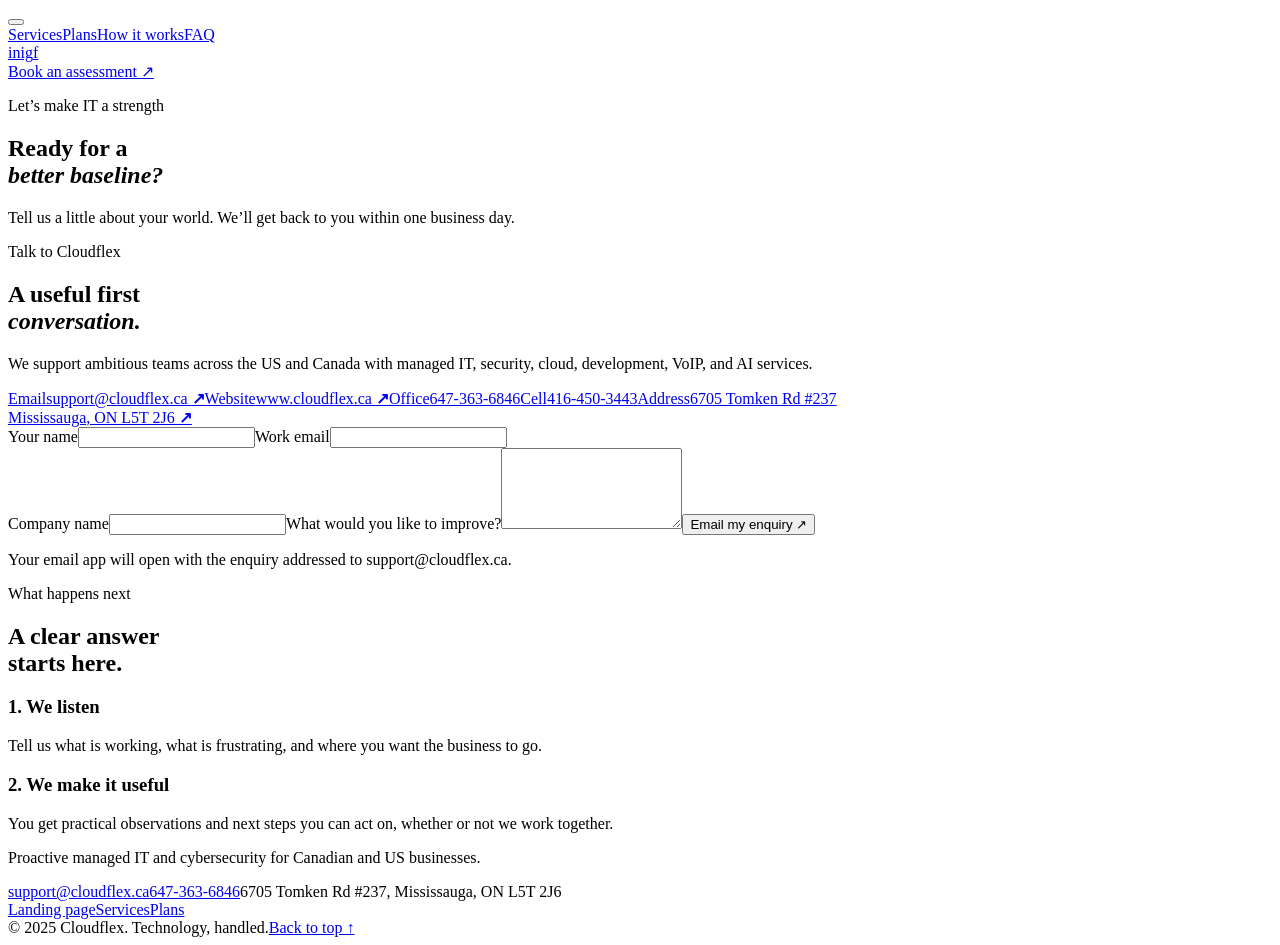
==== contact.html @ 43d53d04 "Remove header and footer logos Co-authored-by: Copilot App <223556219+Copilot@users.noreply.github.c" ====
<!doctype html>
<html lang="en">
<head>
  <meta charset="utf-8"><meta name="viewport" content="width=device-width, initial-scale=1">
  <title>Contact Cloudflex | Book a Free IT Assessment</title>
  <meta name="description" content="Contact Cloudflex for a free IT assessment, managed IT support, cybersecurity, development, VoIP, and AI services. Serving the United States and Canada.">
  <link rel="icon" href="resources/images/cloudflex-logo.png" type="image/png"><link rel="stylesheet" href="marketing.css">
</head>
<body>
  <header class="site-header" id="top"><div class="container nav-wrap"><button class="menu-toggle" type="button" aria-expanded="false" aria-controls="site-nav" aria-label="Open navigation"><span></span><span></span><span></span></button><nav id="site-nav" class="site-nav" aria-label="Primary navigation"><a href="services.html">Services</a><a href="plans.html">Plans</a><a href="index.html#how-it-works">How it works</a><a href="index.html#faq">FAQ</a><div class="top-social-links" aria-label="Social media"><a href="https://www.linkedin.com" target="_blank" rel="noreferrer" aria-label="LinkedIn">in</a><a href="https://www.instagram.com" target="_blank" rel="noreferrer" aria-label="Instagram">ig</a><a href="https://www.facebook.com" target="_blank" rel="noreferrer" aria-label="Facebook">f</a></div><a class="nav-cta" href="contact.html">Book an assessment <span aria-hidden="true">↗</span></a></nav></div></header>
  <main><section class="page-hero"><div class="container"><p class="section-kicker">Let’s make IT a strength</p><h1>Ready for a<br><em>better baseline?</em></h1><p>Tell us a little about your world. We’ll get back to you within one business day.</p></div></section><section class="contact-section" id="contact"><div class="container contact-grid"><div class="contact-copy"><p class="section-kicker">Talk to Cloudflex</p><h2>A useful first<br><em>conversation.</em></h2><p>We support ambitious teams across the US and Canada with managed IT, security, cloud, development, VoIP, and AI services.</p><div class="contact-details"><a href="mailto:support@cloudflex.ca"><span class="detail-label">Email</span>support@cloudflex.ca <b>↗</b></a><a href="https://www.cloudflex.ca" target="_blank" rel="noreferrer"><span class="detail-label">Website</span>www.cloudflex.ca <b>↗</b></a><a href="tel:+16473636846"><span class="detail-label">Office</span>647-363-6846</a><a href="tel:+14164503443"><span class="detail-label">Cell</span>416-450-3443</a><a href="https://www.google.com/maps/search/?api=1&query=6705+Tomken+Rd+%23237+Mississauga+ON+L5T+2J6" target="_blank" rel="noreferrer"><span class="detail-label">Address</span>6705 Tomken Rd #237<br>Mississauga, ON L5T 2J6 <b>↗</b></a></div></div><form class="contact-form" id="assessment-form"><div class="form-row"><label for="name">Your name<input id="name" name="name" type="text" autocomplete="name" required></label><label for="email">Work email<input id="email" name="email" type="email" autocomplete="email" required></label></div><label for="company">Company name<input id="company" name="company" type="text" autocomplete="organization" required></label><label for="message">What would you like to improve?<textarea id="message" name="message" rows="5"></textarea></label><button class="button button-primary" type="submit">Email my enquiry <span>↗</span></button><p class="form-note" id="form-message" role="status">Your email app will open with the enquiry addressed to support@cloudflex.ca.</p></form></div></section></main>
  <section class="section contact-detail-band"><div class="container detail-grid"><div><p class="section-kicker">What happens next</p><h2>A clear answer<br><span>starts here.</span></h2></div><div class="detail-columns"><div><h3>1. We listen</h3><p>Tell us what is working, what is frustrating, and where you want the business to go.</p></div><div><h3>2. We make it useful</h3><p>You get practical observations and next steps you can act on, whether or not we work together.</p></div></div></div></section>
  <footer class="site-footer inner-page-footer"><div class="container footer-top"><div class="footer-contact"><p>Proactive managed IT and cybersecurity for Canadian and US businesses.</p><a href="mailto:support@cloudflex.ca">support@cloudflex.ca</a><a href="tel:+16473636846">647-363-6846</a><span>6705 Tomken Rd #237, Mississauga, ON L5T 2J6</span></div><div class="footer-links"><a href="index.html">Landing page</a><a href="services.html">Services</a><a href="plans.html">Plans</a></div></div><div class="container footer-bottom"><span>© 2025 Cloudflex. Technology, handled.</span><a href="#top">Back to top ↑</a></div></footer><script src="marketing.js"></script>
</body>
</html>
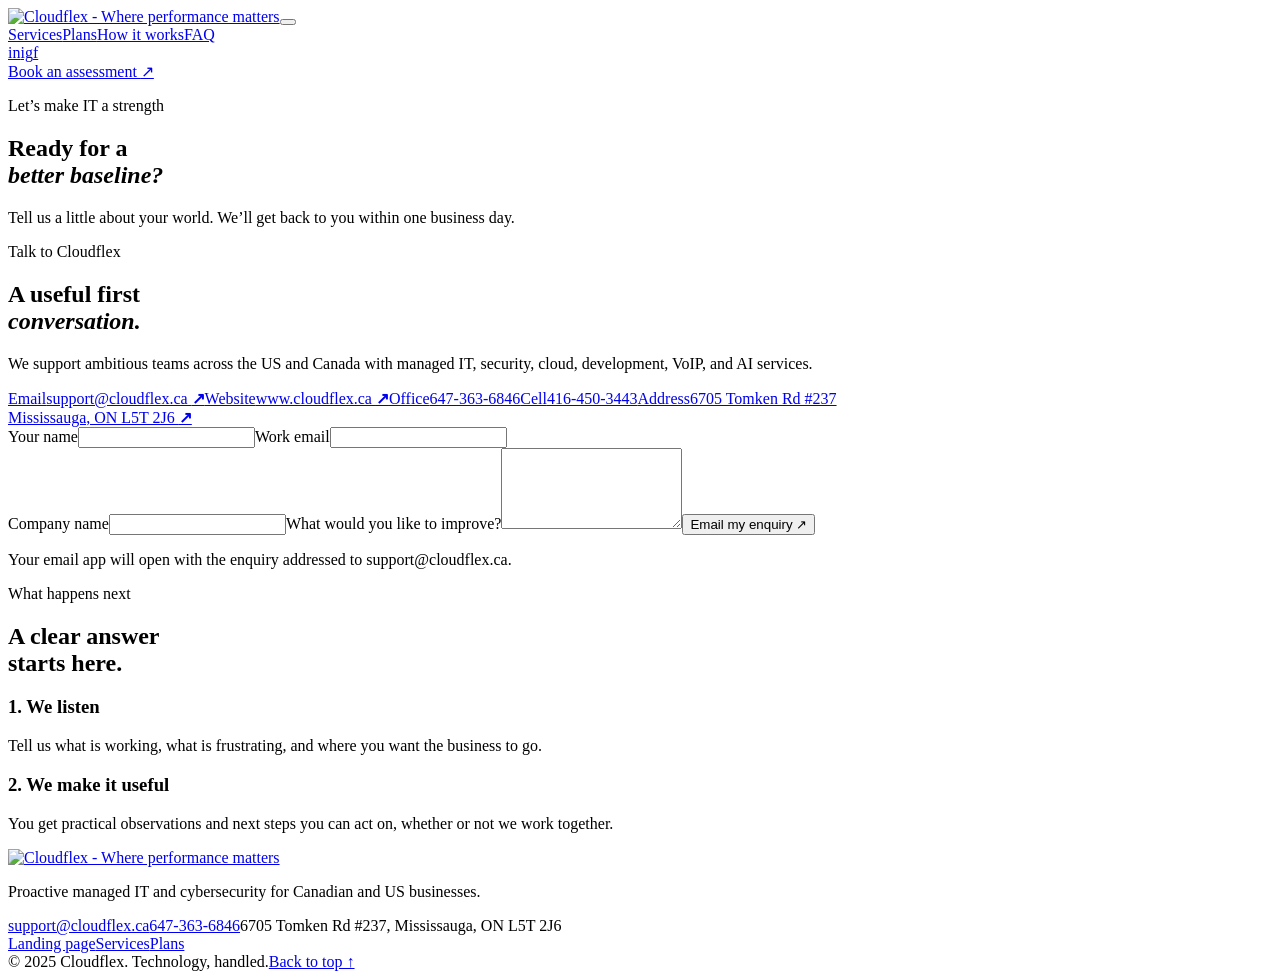
==== commit 1bf951d2: "Add supplied Cloudflex logo Restore the supplied transparent logo in the site header and footer.\n\n" ====
--- a/contact.html
+++ b/contact.html
@@ -7,9 +7,9 @@
   <link rel="icon" href="resources/images/cloudflex-logo.png" type="image/png"><link rel="stylesheet" href="marketing.css">
 </head>
 <body>
-  <header class="site-header" id="top"><div class="container nav-wrap"><button class="menu-toggle" type="button" aria-expanded="false" aria-controls="site-nav" aria-label="Open navigation"><span></span><span></span><span></span></button><nav id="site-nav" class="site-nav" aria-label="Primary navigation"><a href="services.html">Services</a><a href="plans.html">Plans</a><a href="index.html#how-it-works">How it works</a><a href="index.html#faq">FAQ</a><div class="top-social-links" aria-label="Social media"><a href="https://www.linkedin.com" target="_blank" rel="noreferrer" aria-label="LinkedIn">in</a><a href="https://www.instagram.com" target="_blank" rel="noreferrer" aria-label="Instagram">ig</a><a href="https://www.facebook.com" target="_blank" rel="noreferrer" aria-label="Facebook">f</a></div><a class="nav-cta" href="contact.html">Book an assessment <span aria-hidden="true">↗</span></a></nav></div></header>
+  <header class="site-header" id="top"><div class="container nav-wrap"><a class="brand" href="index.html" aria-label="Cloudflex home"><img src="resources/images/cloudflex-logo.png" alt="Cloudflex - Where performance matters" width="280" height="90"></a><button class="menu-toggle" type="button" aria-expanded="false" aria-controls="site-nav" aria-label="Open navigation"><span></span><span></span><span></span></button><nav id="site-nav" class="site-nav" aria-label="Primary navigation"><a href="services.html">Services</a><a href="plans.html">Plans</a><a href="index.html#how-it-works">How it works</a><a href="index.html#faq">FAQ</a><div class="top-social-links" aria-label="Social media"><a href="https://www.linkedin.com" target="_blank" rel="noreferrer" aria-label="LinkedIn">in</a><a href="https://www.instagram.com" target="_blank" rel="noreferrer" aria-label="Instagram">ig</a><a href="https://www.facebook.com" target="_blank" rel="noreferrer" aria-label="Facebook">f</a></div><a class="nav-cta" href="contact.html">Book an assessment <span aria-hidden="true">↗</span></a></nav></div></header>
   <main><section class="page-hero"><div class="container"><p class="section-kicker">Let’s make IT a strength</p><h1>Ready for a<br><em>better baseline?</em></h1><p>Tell us a little about your world. We’ll get back to you within one business day.</p></div></section><section class="contact-section" id="contact"><div class="container contact-grid"><div class="contact-copy"><p class="section-kicker">Talk to Cloudflex</p><h2>A useful first<br><em>conversation.</em></h2><p>We support ambitious teams across the US and Canada with managed IT, security, cloud, development, VoIP, and AI services.</p><div class="contact-details"><a href="mailto:support@cloudflex.ca"><span class="detail-label">Email</span>support@cloudflex.ca <b>↗</b></a><a href="https://www.cloudflex.ca" target="_blank" rel="noreferrer"><span class="detail-label">Website</span>www.cloudflex.ca <b>↗</b></a><a href="tel:+16473636846"><span class="detail-label">Office</span>647-363-6846</a><a href="tel:+14164503443"><span class="detail-label">Cell</span>416-450-3443</a><a href="https://www.google.com/maps/search/?api=1&query=6705+Tomken+Rd+%23237+Mississauga+ON+L5T+2J6" target="_blank" rel="noreferrer"><span class="detail-label">Address</span>6705 Tomken Rd #237<br>Mississauga, ON L5T 2J6 <b>↗</b></a></div></div><form class="contact-form" id="assessment-form"><div class="form-row"><label for="name">Your name<input id="name" name="name" type="text" autocomplete="name" required></label><label for="email">Work email<input id="email" name="email" type="email" autocomplete="email" required></label></div><label for="company">Company name<input id="company" name="company" type="text" autocomplete="organization" required></label><label for="message">What would you like to improve?<textarea id="message" name="message" rows="5"></textarea></label><button class="button button-primary" type="submit">Email my enquiry <span>↗</span></button><p class="form-note" id="form-message" role="status">Your email app will open with the enquiry addressed to support@cloudflex.ca.</p></form></div></section></main>
   <section class="section contact-detail-band"><div class="container detail-grid"><div><p class="section-kicker">What happens next</p><h2>A clear answer<br><span>starts here.</span></h2></div><div class="detail-columns"><div><h3>1. We listen</h3><p>Tell us what is working, what is frustrating, and where you want the business to go.</p></div><div><h3>2. We make it useful</h3><p>You get practical observations and next steps you can act on, whether or not we work together.</p></div></div></div></section>
-  <footer class="site-footer inner-page-footer"><div class="container footer-top"><div class="footer-contact"><p>Proactive managed IT and cybersecurity for Canadian and US businesses.</p><a href="mailto:support@cloudflex.ca">support@cloudflex.ca</a><a href="tel:+16473636846">647-363-6846</a><span>6705 Tomken Rd #237, Mississauga, ON L5T 2J6</span></div><div class="footer-links"><a href="index.html">Landing page</a><a href="services.html">Services</a><a href="plans.html">Plans</a></div></div><div class="container footer-bottom"><span>© 2025 Cloudflex. Technology, handled.</span><a href="#top">Back to top ↑</a></div></footer><script src="marketing.js"></script>
+  <footer class="site-footer inner-page-footer"><div class="container footer-top"><a class="brand" href="index.html" aria-label="Cloudflex home"><img src="resources/images/cloudflex-logo.png" alt="Cloudflex - Where performance matters" width="240" height="78"></a><div class="footer-contact"><p>Proactive managed IT and cybersecurity for Canadian and US businesses.</p><a href="mailto:support@cloudflex.ca">support@cloudflex.ca</a><a href="tel:+16473636846">647-363-6846</a><span>6705 Tomken Rd #237, Mississauga, ON L5T 2J6</span></div><div class="footer-links"><a href="index.html">Landing page</a><a href="services.html">Services</a><a href="plans.html">Plans</a></div></div><div class="container footer-bottom"><span>© 2025 Cloudflex. Technology, handled.</span><a href="#top">Back to top ↑</a></div></footer><script src="marketing.js"></script>
 </body>
 </html>
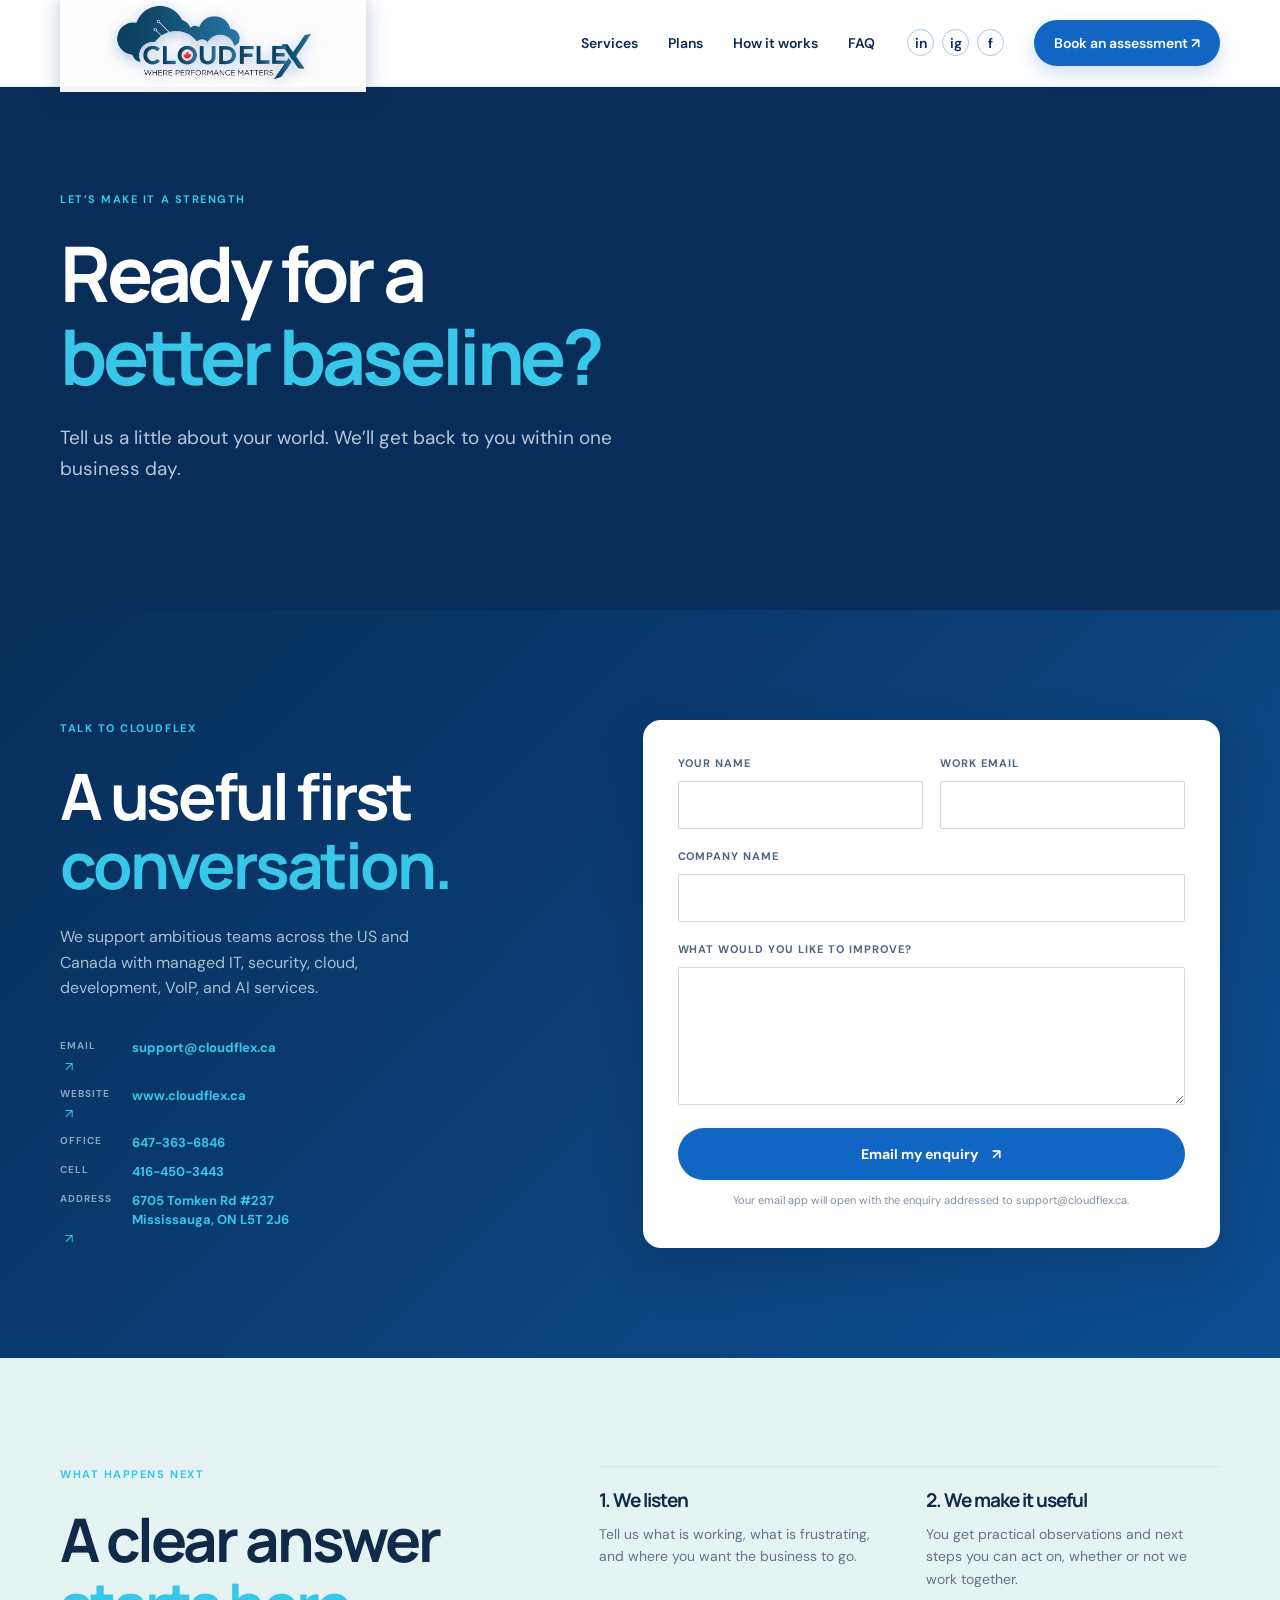
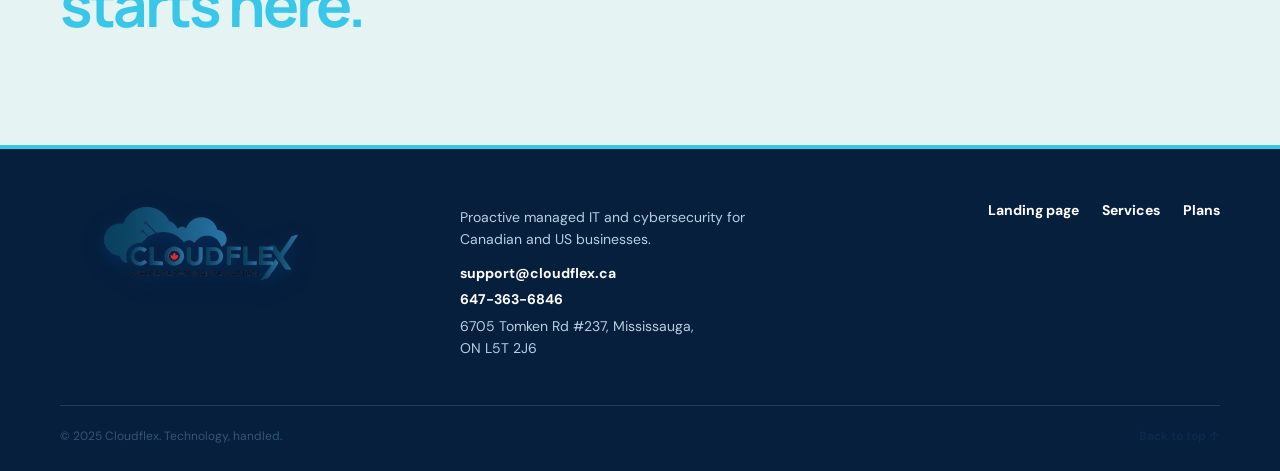
==== commit 3b9f90fd: "Use attached Cloudflex logo asset Replace the previous logo path with the newly named attached logo " ====
--- a/contact.html
+++ b/contact.html
@@ -4,12 +4,12 @@
   <meta charset="utf-8"><meta name="viewport" content="width=device-width, initial-scale=1">
   <title>Contact Cloudflex | Book a Free IT Assessment</title>
   <meta name="description" content="Contact Cloudflex for a free IT assessment, managed IT support, cybersecurity, development, VoIP, and AI services. Serving the United States and Canada.">
-  <link rel="icon" href="resources/images/cloudflex-logo.png" type="image/png"><link rel="stylesheet" href="marketing.css">
+  <link rel="icon" href="resources/images/cloudflex-logo-attached.png" type="image/png"><link rel="stylesheet" href="marketing.css">
 </head>
 <body>
-  <header class="site-header" id="top"><div class="container nav-wrap"><a class="brand" href="index.html" aria-label="Cloudflex home"><img src="resources/images/cloudflex-logo.png" alt="Cloudflex - Where performance matters" width="280" height="90"></a><button class="menu-toggle" type="button" aria-expanded="false" aria-controls="site-nav" aria-label="Open navigation"><span></span><span></span><span></span></button><nav id="site-nav" class="site-nav" aria-label="Primary navigation"><a href="services.html">Services</a><a href="plans.html">Plans</a><a href="index.html#how-it-works">How it works</a><a href="index.html#faq">FAQ</a><div class="top-social-links" aria-label="Social media"><a href="https://www.linkedin.com" target="_blank" rel="noreferrer" aria-label="LinkedIn">in</a><a href="https://www.instagram.com" target="_blank" rel="noreferrer" aria-label="Instagram">ig</a><a href="https://www.facebook.com" target="_blank" rel="noreferrer" aria-label="Facebook">f</a></div><a class="nav-cta" href="contact.html">Book an assessment <span aria-hidden="true">↗</span></a></nav></div></header>
+  <header class="site-header" id="top"><div class="container nav-wrap"><a class="brand" href="index.html" aria-label="Cloudflex home"><img src="resources/images/cloudflex-logo-attached.png" alt="Cloudflex - Where performance matters" width="280" height="90"></a><button class="menu-toggle" type="button" aria-expanded="false" aria-controls="site-nav" aria-label="Open navigation"><span></span><span></span><span></span></button><nav id="site-nav" class="site-nav" aria-label="Primary navigation"><a href="services.html">Services</a><a href="plans.html">Plans</a><a href="index.html#how-it-works">How it works</a><a href="index.html#faq">FAQ</a><div class="top-social-links" aria-label="Social media"><a href="https://www.linkedin.com" target="_blank" rel="noreferrer" aria-label="LinkedIn">in</a><a href="https://www.instagram.com" target="_blank" rel="noreferrer" aria-label="Instagram">ig</a><a href="https://www.facebook.com" target="_blank" rel="noreferrer" aria-label="Facebook">f</a></div><a class="nav-cta" href="contact.html">Book an assessment <span aria-hidden="true">↗</span></a></nav></div></header>
   <main><section class="page-hero"><div class="container"><p class="section-kicker">Let’s make IT a strength</p><h1>Ready for a<br><em>better baseline?</em></h1><p>Tell us a little about your world. We’ll get back to you within one business day.</p></div></section><section class="contact-section" id="contact"><div class="container contact-grid"><div class="contact-copy"><p class="section-kicker">Talk to Cloudflex</p><h2>A useful first<br><em>conversation.</em></h2><p>We support ambitious teams across the US and Canada with managed IT, security, cloud, development, VoIP, and AI services.</p><div class="contact-details"><a href="mailto:support@cloudflex.ca"><span class="detail-label">Email</span>support@cloudflex.ca <b>↗</b></a><a href="https://www.cloudflex.ca" target="_blank" rel="noreferrer"><span class="detail-label">Website</span>www.cloudflex.ca <b>↗</b></a><a href="tel:+16473636846"><span class="detail-label">Office</span>647-363-6846</a><a href="tel:+14164503443"><span class="detail-label">Cell</span>416-450-3443</a><a href="https://www.google.com/maps/search/?api=1&query=6705+Tomken+Rd+%23237+Mississauga+ON+L5T+2J6" target="_blank" rel="noreferrer"><span class="detail-label">Address</span>6705 Tomken Rd #237<br>Mississauga, ON L5T 2J6 <b>↗</b></a></div></div><form class="contact-form" id="assessment-form"><div class="form-row"><label for="name">Your name<input id="name" name="name" type="text" autocomplete="name" required></label><label for="email">Work email<input id="email" name="email" type="email" autocomplete="email" required></label></div><label for="company">Company name<input id="company" name="company" type="text" autocomplete="organization" required></label><label for="message">What would you like to improve?<textarea id="message" name="message" rows="5"></textarea></label><button class="button button-primary" type="submit">Email my enquiry <span>↗</span></button><p class="form-note" id="form-message" role="status">Your email app will open with the enquiry addressed to support@cloudflex.ca.</p></form></div></section></main>
   <section class="section contact-detail-band"><div class="container detail-grid"><div><p class="section-kicker">What happens next</p><h2>A clear answer<br><span>starts here.</span></h2></div><div class="detail-columns"><div><h3>1. We listen</h3><p>Tell us what is working, what is frustrating, and where you want the business to go.</p></div><div><h3>2. We make it useful</h3><p>You get practical observations and next steps you can act on, whether or not we work together.</p></div></div></div></section>
-  <footer class="site-footer inner-page-footer"><div class="container footer-top"><a class="brand" href="index.html" aria-label="Cloudflex home"><img src="resources/images/cloudflex-logo.png" alt="Cloudflex - Where performance matters" width="240" height="78"></a><div class="footer-contact"><p>Proactive managed IT and cybersecurity for Canadian and US businesses.</p><a href="mailto:support@cloudflex.ca">support@cloudflex.ca</a><a href="tel:+16473636846">647-363-6846</a><span>6705 Tomken Rd #237, Mississauga, ON L5T 2J6</span></div><div class="footer-links"><a href="index.html">Landing page</a><a href="services.html">Services</a><a href="plans.html">Plans</a></div></div><div class="container footer-bottom"><span>© 2025 Cloudflex. Technology, handled.</span><a href="#top">Back to top ↑</a></div></footer><script src="marketing.js"></script>
+  <footer class="site-footer inner-page-footer"><div class="container footer-top"><a class="brand" href="index.html" aria-label="Cloudflex home"><img src="resources/images/cloudflex-logo-attached.png" alt="Cloudflex - Where performance matters" width="240" height="78"></a><div class="footer-contact"><p>Proactive managed IT and cybersecurity for Canadian and US businesses.</p><a href="mailto:support@cloudflex.ca">support@cloudflex.ca</a><a href="tel:+16473636846">647-363-6846</a><span>6705 Tomken Rd #237, Mississauga, ON L5T 2J6</span></div><div class="footer-links"><a href="index.html">Landing page</a><a href="services.html">Services</a><a href="plans.html">Plans</a></div></div><div class="container footer-bottom"><span>© 2025 Cloudflex. Technology, handled.</span><a href="#top">Back to top ↑</a></div></footer><script src="marketing.js"></script>
 </body>
 </html>
--- a/marketing.css
+++ b/marketing.css
@@ -0,0 +1,111 @@
+@import url('https://fonts.googleapis.com/css2?family=DM+Sans:wght@400;500;600;700&family=Manrope:wght@400;500;600;700;800&display=swap');
+:root{--navy:#071a33;--navy-2:#0b2344;--ink:#091c34;--muted:#6b7c93;--line:#dfe7f0;--ice:#f4f8fc;--cyan:#63e6e2;--blue:#2f74dc;--white:#fff;--shadow:0 25px 70px rgba(7,26,51,.12)}
+*{box-sizing:border-box}html{scroll-behavior:smooth}body{margin:0;color:var(--ink);font-family:'DM Sans',Arial,sans-serif;font-size:16px;line-height:1.6;background:var(--white)}a{color:inherit;text-decoration:none}button,input,textarea{font:inherit}button{cursor:pointer} .container{width:min(1160px,calc(100% - 48px));margin:auto}
+.site-header{position:absolute;top:0;left:0;right:0;z-index:20;background:linear-gradient(180deg,rgba(3,16,34,.76),transparent);border-bottom:1px solid rgba(174,213,235,.18)}.nav-wrap{height:100px;display:flex;align-items:center;justify-content:space-between}.brand{display:inline-flex;align-items:center;background:transparent;padding:0;border-radius:0;filter:drop-shadow(0 4px 0 rgba(255,255,255,.72)) drop-shadow(0 9px 16px rgba(0,0,0,.42))}.brand img{display:block;width:280px;height:90px;object-fit:contain;filter:drop-shadow(0 2px 0 rgba(255,255,255,.46)) drop-shadow(0 5px 8px rgba(0,73,151,.5))}.site-nav{display:flex;align-items:center;gap:26px;color:#e7f4fb;font-size:14px;font-weight:600}.site-nav a{transition:color .2s}.site-nav a:hover{color:var(--cyan)}.top-social-links{display:flex;align-items:center;gap:8px;margin-left:2px}.top-social-links a{width:27px;height:27px;border:1px solid rgba(207,233,242,.5);border-radius:50%;display:grid;place-items:center;color:#e7f4fb}.top-social-links a:hover{border-color:var(--cyan);color:var(--cyan)}.top-social-links svg{width:13px;height:13px;fill:currentColor;stroke:currentColor;stroke-width:1.6}.top-social-links circle,.top-social-links rect{fill:none}.nav-cta{color:var(--navy)!important;background:var(--cyan);padding:11px 17px;border-radius:3px}.menu-toggle{display:none;background:none;border:0;padding:8px}.menu-toggle span{display:block;width:25px;height:2px;background:var(--white);margin:5px}
+.hero{position:relative;overflow:hidden;background:#dcecf4 url('https://images.unsplash.com/photo-1597852074816-d933c7d2b988?auto=format&fit=crop&w=2400&q=95') center/cover;color:var(--white);padding:178px 0 100px}.hero:before{content:'';position:absolute;inset:0;background:linear-gradient(90deg,rgba(4,18,37,.88),rgba(4,18,37,.48) 48%,rgba(4,18,37,.18)),linear-gradient(135deg,rgba(255,255,255,.35),rgba(85,180,214,.12));opacity:.92}.hero-grid{position:relative;z-index:1;display:grid;grid-template-columns:1fr .88fr;gap:76px;align-items:center}.signal,.section-kicker{margin:0 0 23px;text-transform:uppercase;letter-spacing:.14em;font-size:11px;font-weight:700;color:#45c9ce}.signal{display:flex;align-items:center;gap:9px}.signal-dot{width:7px;height:7px;background:var(--cyan);border-radius:50%;box-shadow:0 0 0 5px rgba(99,230,226,.14)}h1,h2,h3{font-family:'Manrope',Arial,sans-serif;line-height:1.08;letter-spacing:-.05em;margin:0}h1{font-size:clamp(48px,6vw,80px);max-width:650px;font-weight:700}h1 em,h2 span{font-style:normal;color:var(--cyan)}.hero-lede{max-width:560px;color:#b7c7d9;font-size:19px;line-height:1.65;margin:28px 0 32px}.hero-actions{display:flex;align-items:center;gap:28px}.button{border:0;display:inline-flex;justify-content:center;align-items:center;gap:14px;padding:15px 20px;border-radius:3px;font-weight:700;font-size:14px;transition:transform .2s,box-shadow .2s,background .2s}.button:hover{transform:translateY(-2px);box-shadow:0 12px 25px rgba(20,70,120,.2)}.button:disabled{cursor:default;opacity:.82;transform:none;box-shadow:none}.button-primary{background:var(--cyan);color:var(--navy)}.button-outline{border:1px solid #b9c9d9;color:var(--navy);background:transparent}.button-outline:hover{background:var(--navy);color:var(--white);border-color:var(--navy)}.text-link{font-weight:700;font-size:14px;display:inline-flex;gap:10px;border-bottom:1px solid transparent;padding-bottom:3px}.text-link:hover{border-color:currentColor}.hero .text-link{color:#bcd2e6}.hero-note{margin-top:28px;font-size:12px;color:#91a6bd}.check{color:var(--cyan);font-weight:700;margin-right:7px}.hero-glow{position:absolute;width:580px;height:580px;border-radius:50%;right:-130px;top:-220px;background:radial-gradient(circle,rgba(39,116,180,.26),transparent 65%);pointer-events:none}
+.hero-console{border:1px solid rgba(160,205,230,.28);background:linear-gradient(145deg,rgba(29,62,101,.82),rgba(6,24,47,.96));box-shadow:0 30px 80px rgba(0,0,0,.28);padding:21px 22px;position:relative}.console-top,.console-footer{display:flex;justify-content:space-between;align-items:center;color:#7590ad;font-size:9px;letter-spacing:.1em;font-weight:700}.live{color:#73ded5;font-size:8px}.live i{display:inline-block;width:6px;height:6px;border-radius:50%;background:#73ded5;margin-right:6px}.console-main{display:flex;align-items:center;justify-content:space-around;padding:48px 0 43px;border-bottom:1px solid rgba(165,205,228,.15)}.orbit{width:165px;height:165px;border-radius:50%;position:relative;display:grid;place-items:center;background:radial-gradient(circle,rgba(99,230,226,.11),transparent 68%)}.orbit-core{width:65px;height:65px;border-radius:50%;border:1px solid var(--cyan);display:grid;place-items:center;color:var(--cyan);font-family:'Manrope';font-weight:800;letter-spacing:-.04em}.orbit-ring{position:absolute;border:1px solid rgba(99,230,226,.32);border-radius:50%;inset:15px}.ring-two{inset:33px;border-color:rgba(87,149,207,.32)}.orbit-signal{position:absolute;width:7px;height:7px;background:var(--cyan);border-radius:50%;box-shadow:0 0 15px var(--cyan)}.signal-one{top:7px;right:30px}.signal-two{bottom:30px;left:5px;background:#4b86dd}.console-status{display:flex;flex-direction:column;gap:7px}.status-label,.status-caption{font-size:11px;color:#8ca5bd}.console-status strong{font-family:'Manrope';font-size:44px;letter-spacing:-.07em}.console-status strong span{font-size:21px;color:var(--cyan)}.status-caption b{color:#6fe0d7;margin-left:10px;font-weight:500}.console-feed{padding:14px 0}.console-feed>div{display:flex;align-items:center;gap:12px;padding:11px 3px}.feed-icon{color:var(--cyan);font-size:19px;width:20px;text-align:center}.console-feed p{flex:1;margin:0;display:flex;flex-direction:column;font-size:12px}.console-feed small{color:#8198b1;font-size:10px}.feed-ok{font-size:8px;color:#6fe0d7;letter-spacing:.12em}.console-footer{border-top:1px solid rgba(165,205,228,.15);padding-top:17px;font-size:9px}.pulse-bar{display:flex;gap:3px}.pulse-bar i{width:10px;height:3px;background:#4793d5}.pulse-bar i:nth-child(3n){background:var(--cyan)}
+.proof-strip{background:#0d2a4e;color:#d7e6f2}.proof-grid{display:grid;grid-template-columns:1fr 1fr 1fr 1.3fr;align-items:center;min-height:142px}.proof-grid>div{display:flex;align-items:center;gap:18px;border-right:1px solid rgba(186,219,236,.2);padding:8px 30px}.proof-grid>div:first-child{padding-left:0}.proof-grid strong{font:700 45px/1 'Manrope';letter-spacing:-.08em}.proof-grid strong span{font-size:22px;color:var(--cyan)}.proof-grid div>span{font-size:12px;line-height:1.35;color:#9eb5c8}.proof-grid p{margin:0 0 0 40px;text-align:right;color:#99b2c9;font-size:13px;line-height:1.35}.proof-grid p b{color:var(--white)}
+.video-banner{position:relative;min-height:410px;display:flex;align-items:center;overflow:hidden;background:var(--navy) url('https://images.unsplash.com/photo-1518770660439-4636190af475?auto=format&fit=crop&w=1800&q=85') center/cover;color:var(--white)}.video-banner video{position:absolute;inset:0;width:100%;height:100%;object-fit:cover;filter:saturate(.7)}.video-banner video.video-fallback{display:none}.video-banner-shade{position:absolute;inset:0;background:linear-gradient(90deg,rgba(5,20,40,.93),rgba(5,20,40,.64) 52%,rgba(5,20,40,.28))}.video-banner-content{position:relative;z-index:1;display:grid;grid-template-columns:72px 1fr auto;gap:28px;align-items:center}.video-play{width:58px;height:58px;border:1px solid var(--cyan);border-radius:50%;display:grid;place-items:center;color:var(--cyan);font-size:15px;padding-left:3px}.video-banner h2{font-size:clamp(34px,4.3vw,55px)}.video-banner h2 span{color:var(--cyan)}.video-banner-content>div p:not(.section-kicker){max-width:480px;color:#bdd0df;font-size:15px;margin:18px 0 0}
+.section{padding:124px 0}.section-intro{position:relative;isolation:isolate;display:grid;grid-template-columns:1fr .74fr;gap:40px;align-items:stretch;min-height:390px;margin-bottom:36px;padding:48px 44px;overflow:hidden;background:var(--navy);color:var(--white)}.section-intro:before{content:'';position:absolute;inset:0;z-index:-2;background:linear-gradient(90deg,rgba(4,18,37,.98) 0%,rgba(4,18,37,.84) 43%,rgba(4,18,37,.32) 100%)}.section-intro:after{content:'';position:absolute;inset:0;z-index:-1;background:radial-gradient(circle at 78% 30%,rgba(99,230,226,.2),transparent 34%),linear-gradient(0deg,rgba(4,18,37,.7),transparent 48%);pointer-events:none}.section-intro-copy{display:flex;flex-direction:column;justify-content:center;position:relative;z-index:2}.section-intro h2,.plans-heading h2,.process-copy h2,.testimonial-grid h2{font-size:clamp(39px,4.7vw,62px)}.section-intro-copy>p:last-child{margin:22px 0 0;color:#c1d2df;max-width:470px;font-size:16px}.intro-action{align-self:flex-start;margin-top:27px}.section-intro-image{position:absolute;inset:0;z-index:-3;margin:0;overflow:hidden;background:var(--navy)}.section-intro-image img{width:100%;height:100%;object-fit:cover;display:block;filter:saturate(.78) contrast(1.05)}.section-intro-image:after{content:'';position:absolute;inset:0;background:linear-gradient(90deg,rgba(4,19,37,.94) 0%,rgba(4,19,37,.7) 42%,rgba(4,19,37,.22) 100%)}.section-intro-image figcaption{position:absolute;z-index:1;right:28px;bottom:25px;display:flex;flex-direction:column;color:var(--white);text-align:right}.section-intro-image figcaption span{color:var(--cyan);font-size:10px;text-transform:uppercase;letter-spacing:.14em;font-weight:700}.section-intro-image figcaption b{font:600 23px/1.15 'Manrope';letter-spacing:-.04em;margin-top:8px}.services-visual{display:grid;grid-template-columns:1.5fr 1fr 1fr;gap:14px;margin-bottom:44px}.services-visual figure{position:relative;height:190px;margin:0;overflow:hidden;background:var(--navy)}.services-visual img{width:100%;height:100%;object-fit:cover;display:block;filter:saturate(.82)}.services-visual figure:after{content:'';position:absolute;inset:0;background:linear-gradient(180deg,transparent 42%,rgba(4,19,37,.78))}.services-visual figcaption{position:absolute;z-index:1;bottom:17px;left:18px;color:var(--white);font-size:12px;font-weight:700;letter-spacing:.02em}.services-grid{display:grid;grid-template-columns:repeat(4,1fr);border-top:1px solid var(--line);border-left:1px solid var(--line)}.services-grid article{min-height:230px;padding:30px;border-right:1px solid var(--line);border-bottom:1px solid var(--line);transition:background .25s,transform .25s}.services-grid article:hover{background:#f5f9fc;transform:translateY(-3px)}.service-feature{grid-column:span 2;background:var(--navy);color:var(--white)!important;display:flex;flex-direction:column}.service-feature:hover,.service-card:hover{background:#0b284b!important;color:var(--white)}.service-card:hover p{color:#a9bfd3}.service-icon{font-size:24px;color:#3fcbd1;display:block;margin-bottom:28px}.service-card h3,.service-feature h3{font-size:22px;letter-spacing:-.04em}.services-grid p{font-size:14px;color:var(--muted);margin:15px 0 25px;line-height:1.55}.service-feature p{color:#a9bfd3;max-width:280px}.services-grid a{font-size:12px;font-weight:700}.services-grid a span{color:#28aeb8;margin-left:6px}
+.services-grid article:nth-last-child(-n+2){grid-column:span 2}
+.plans-section{background:var(--ice)}.plans-heading{display:grid;grid-template-columns:1fr .6fr;gap:40px;align-items:end;margin-bottom:54px}.plans-heading>p{color:var(--muted);margin:0;max-width:350px}.plans-grid{display:grid;grid-template-columns:repeat(3,1fr);gap:17px;align-items:stretch}.plan{background:var(--white);padding:38px 31px 34px;border:1px solid var(--line);position:relative}.plan-featured{background:var(--navy);color:var(--white);border-color:var(--navy);box-shadow:var(--shadow);transform:translateY(-12px)}.popular{position:absolute;top:0;right:24px;background:var(--cyan);color:var(--navy);font-size:9px;font-weight:800;letter-spacing:.1em;padding:7px 11px}.plan h3{font-size:28px}.plan-for{font-size:13px;color:var(--muted);margin:9px 0 27px}.plan-featured .plan-for{color:#a6bfd6}.price{font:700 52px/1 'Manrope';letter-spacing:-.07em;margin-bottom:28px}.price sup{font-size:23px;vertical-align:top;top:.6em;position:relative;margin-right:2px}.price span{font:500 12px 'DM Sans';letter-spacing:0;color:var(--muted);margin-left:7px}.plan-featured .price span{color:#9bb3c9}.plan .button{width:100%;margin-bottom:25px}.plan-featured .button-primary{background:var(--cyan)}.plan ul{padding:22px 0 0;margin:0;border-top:1px solid var(--line);list-style:none}.plan-featured ul{border-color:rgba(255,255,255,.17)}.plan li{font-size:13px;margin:11px 0;color:#42566e}.plan-featured li{color:#d1e0ec}.plan li:before{content:'✓';color:#2ab2bb;margin-right:11px;font-weight:700}.plan-footnote{font-size:12px;color:#72849a;text-align:center;margin:30px 0 0}.plan-footnote a{color:var(--navy);font-weight:700}
+.process-section{background:var(--navy);color:var(--white)}.process-grid{display:grid;grid-template-columns:.9fr 1fr;gap:100px}.process-copy>p:not(.section-kicker){color:#a6bdd1;max-width:400px;margin:25px 0 30px}.steps{border-top:1px solid rgba(180,213,232,.22)}.step{display:grid;grid-template-columns:65px 1fr;gap:22px;padding:28px 0;border-bottom:1px solid rgba(180,213,232,.22)}.step>span{font:700 12px 'Manrope';color:var(--cyan);padding-top:4px}.step h3{font-size:20px}.step p{color:#9cb4c9;font-size:14px;margin:11px 0 0;max-width:420px}
+.security-band{background:#dff4f2;padding:72px 0}.security-grid{display:grid;grid-template-columns:90px 1.15fr 1fr;gap:26px;align-items:center}.shield-mark{width:66px;height:78px;border:1px solid #4ebec0;clip-path:polygon(50% 0,92% 15%,86% 68%,50% 100%,14% 68%,8% 15%);display:grid;place-items:center;color:#2eaeb3;font-size:24px}.security-grid h2{font-size:38px}.security-grid>p{color:#466a77;margin:0;font-size:14px}.light-link{grid-column:2;color:#123d4c;margin-top:5px}
+.testimonial-section{background:#fff}.testimonial-grid{display:grid;grid-template-columns:.8fr 1.2fr;gap:100px;align-items:center}.testimonial-grid figure{margin:0;padding-left:55px;border-left:1px solid var(--line)}blockquote{font:500 28px/1.35 'Manrope';letter-spacing:-.04em;margin:0 0 30px;color:#173554}.testimonial-grid figcaption{display:flex;gap:12px;align-items:center}.avatar{width:38px;height:38px;border-radius:50%;background:#d5eff0;color:#1c8188;display:grid;place-items:center;font-size:11px;font-weight:800}.testimonial-grid figcaption span:last-child{display:flex;flex-direction:column;font-size:13px}.testimonial-grid figcaption small{color:var(--muted);font-size:11px}
+.faq-section{padding-top:80px}.faq-grid{display:grid;grid-template-columns:.72fr 1.28fr;gap:100px}.faq-grid h2{font-size:54px}.faq-grid>div:first-child>p:not(.section-kicker){font-size:14px;color:var(--muted);max-width:220px;margin:22px 0 28px}.faq-list{border-top:1px solid var(--line)}details{border-bottom:1px solid var(--line)}summary{list-style:none;cursor:pointer;padding:22px 0;font:600 16px 'Manrope';display:flex;justify-content:space-between;align-items:center}summary::-webkit-details-marker{display:none}summary span{font-size:22px;font-weight:400;color:#35aeb4;transition:transform .2s}details[open] summary span{transform:rotate(45deg)}details p{color:var(--muted);font-size:14px;max-width:640px;margin:-3px 30px 24px 0}
+.contact-section{background:var(--navy);color:var(--white);padding:110px 0}.contact-grid{display:grid;grid-template-columns:.9fr 1.1fr;gap:110px}.contact-copy h2{font-size:clamp(44px,5vw,66px)}.contact-copy h2 em{color:var(--cyan);font-style:normal}.contact-copy>p:not(.section-kicker){color:#a9bed2;max-width:400px;margin:25px 0}.contact-details{display:flex;flex-direction:column;gap:10px;margin-top:38px;font-size:13px}.contact-details a{color:var(--cyan);font-weight:700;display:grid;grid-template-columns:72px 1fr;line-height:1.45}.contact-details .detail-label{color:#86a4bd;font-size:10px;text-transform:uppercase;letter-spacing:.1em}.contact-details b{font-weight:400;margin-left:5px}.contact-form{background:var(--white);color:var(--ink);padding:35px}.contact-form label{display:block;font-size:11px;text-transform:uppercase;letter-spacing:.09em;font-weight:700;color:#51667f;margin-bottom:19px}.contact-form input,.contact-form textarea{display:block;width:100%;margin-top:8px;border:1px solid #ced9e4;padding:12px 13px;color:var(--ink);font-size:14px;resize:vertical;outline:0;border-radius:2px}.contact-form input:focus,.contact-form textarea:focus{border-color:#3daeb4;box-shadow:0 0 0 3px rgba(61,174,180,.14)}.form-row{display:grid;grid-template-columns:1fr 1fr;gap:17px}.contact-form .button{width:100%;margin-top:4px}.form-note{font-size:11px;color:#8292a2;text-align:center;margin:12px 0 0}.form-note.success{color:#1a8b80;font-weight:700}
+.site-footer{background:#05152a;color:#9db1c6;padding:50px 0 25px}.footer-top{display:grid;grid-template-columns:1fr 1fr 1fr;gap:40px;align-items:start;padding-bottom:45px;border-bottom:1px solid rgba(182,211,231,.15)}.site-footer .brand img{width:310px;height:102px;object-fit:contain}.footer-contact{display:flex;flex-direction:column;gap:5px;font-size:12px;line-height:1.5}.footer-contact p{font-size:12px;line-height:1.55;max-width:250px;margin:7px 0 7px}.footer-contact a{color:#69d9d6}.footer-contact span{max-width:250px}.footer-links{display:flex;justify-content:flex-end;gap:23px;font-size:12px;flex-wrap:wrap}.footer-links a:hover,.footer-bottom a:hover{color:var(--cyan)}.social-links{display:flex;gap:10px;width:100%;justify-content:flex-end;margin-top:18px}.social-links a{width:32px;height:32px;border:1px solid rgba(177,210,229,.25);display:grid;place-items:center;color:#9db1c6;transition:color .2s,border-color .2s,transform .2s}.social-links a:hover{color:var(--cyan);border-color:var(--cyan);transform:translateY(-2px)}.social-links svg{width:15px;height:15px;fill:currentColor;stroke:currentColor;stroke-width:1.6}.social-links circle,.social-links rect{fill:none}.footer-bottom{display:flex;justify-content:space-between;align-items:center;padding-top:21px;font-size:10px;color:#6e8aa3}
+.whatsapp-float{position:fixed;right:24px;bottom:24px;z-index:18;display:flex;align-items:center;gap:10px;padding:12px 17px 12px 13px;border-radius:999px;background:#25d366;color:#062d19;font-size:13px;font-weight:800;box-shadow:0 12px 28px rgba(5,56,34,.28);transition:transform .2s,box-shadow .2s}.whatsapp-float:hover{transform:translateY(-3px);box-shadow:0 16px 32px rgba(5,56,34,.36)}.whatsapp-float svg{width:23px;height:23px;fill:currentColor}
+.sr-only{position:absolute;width:1px;height:1px;padding:0;margin:-1px;overflow:hidden;clip:rect(0,0,0,0);white-space:nowrap;border:0}.anna-launcher{position:fixed;left:24px;bottom:24px;z-index:18;display:flex;align-items:center;gap:10px;padding:9px 15px 9px 9px;border:1px solid #b8d4df;border-radius:999px;background:var(--white);color:var(--navy);box-shadow:0 12px 28px rgba(7,26,51,.18);text-align:left;transition:transform .2s,box-shadow .2s}.anna-launcher:hover{transform:translateY(-3px);box-shadow:0 16px 32px rgba(7,26,51,.25)}.anna-avatar{width:36px;height:36px;display:grid;place-items:center;border-radius:50%;background:linear-gradient(145deg,#1c6ca5,#63e6e2);color:var(--white);font:800 17px 'Manrope'}.anna-launcher b,.anna-launcher small{display:block}.anna-launcher b{font-size:12px}.anna-launcher small{color:var(--muted);font-size:9px;margin-top:1px}.anna-online{width:8px;height:8px;margin-left:3px;border-radius:50%;background:#2bc879;box-shadow:0 0 0 3px #e4f7ed}.anna-chat{position:fixed;left:24px;bottom:84px;z-index:19;width:min(350px,calc(100% - 48px));overflow:hidden;background:var(--white);border:1px solid #d8e3ed;box-shadow:0 20px 55px rgba(7,26,51,.24)}.anna-chat[hidden]{display:none}.anna-chat-head{display:flex;align-items:center;justify-content:space-between;padding:16px 17px;background:var(--navy);color:var(--white)}.anna-chat-head strong,.anna-chat-head span{display:block}.anna-chat-head strong{font:700 17px 'Manrope'}.anna-chat-head span{font-size:10px;color:#9dbbd1}.anna-close{border:0;background:transparent;color:var(--white);font-size:25px;line-height:1}.anna-messages{padding:18px 16px;min-height:95px}.anna-message{max-width:90%;padding:11px 12px;background:#edf5fa;color:#274661;font-size:12px;line-height:1.5}.anna-message.user{margin:9px 0 0 auto;background:#dff4f2;color:#164d55}.anna-prompts{display:flex;gap:6px;padding:0 16px 14px;flex-wrap:wrap}.anna-prompts button{border:1px solid #b8d4df;background:var(--white);color:#17577b;padding:7px 9px;font-size:10px;border-radius:999px}.anna-form{display:flex;border-top:1px solid var(--line);padding:9px}.anna-form input{min-width:0;flex:1;border:0;padding:8px;outline:0;font-size:12px}.anna-form button{border:0;background:var(--cyan);color:var(--navy);width:34px;font-weight:800}
+.page-hero{padding:104px 0 96px;background:var(--navy);color:var(--white)}.page-hero h1{font-size:clamp(48px,6vw,78px);max-width:700px}.page-hero h1 em{color:var(--cyan);font-style:normal}.page-hero p:not(.section-kicker){max-width:570px;color:#b7c7d9;font-size:19px;margin:26px 0 30px}.page-services-grid{margin-top:0}
+.detail-grid{display:grid;grid-template-columns:.85fr 1.15fr;gap:80px;align-items:start}.detail-grid h2{font-size:clamp(39px,4.7vw,62px)}.detail-columns{display:grid;grid-template-columns:1fr 1fr;gap:32px;border-top:1px solid var(--line);padding-top:23px}.detail-columns h3{font-size:19px}.detail-columns p{color:var(--muted);font-size:14px;margin:12px 0 0}.service-detail-band{background:#edf7f8}.plan-detail-band{background:var(--ice)}.contact-detail-band{background:#e5f3f2}.inner-page-footer{background:#fff;color:#082b4d;border-top:4px solid #63e6e2}.inner-page-footer .brand{display:inline-flex}.inner-page-footer .brand img{width:285px;height:94px;object-fit:contain}.inner-page-footer .footer-contact p,.inner-page-footer .footer-contact span{color:#173f61;font-size:14px;line-height:1.6}.inner-page-footer .footer-contact p{max-width:320px}.inner-page-footer .footer-contact a,.inner-page-footer .footer-links a{color:#082b4d;font-size:14px;font-weight:700}.inner-page-footer .footer-contact a:hover,.inner-page-footer .footer-links a:hover{color:#168f9d}.inner-page-footer .footer-bottom{color:#315774;border-color:#c9d9e6;font-size:12px}.inner-page-footer .footer-bottom a{color:#082b4d;font-size:12px;font-weight:700}
+@media(max-width:850px){.container{width:min(100% - 36px,600px)}.nav-wrap{height:82px}.brand img{width:230px;height:72px}.menu-toggle{display:block}.site-nav{display:none;position:absolute;left:0;right:0;top:82px;background:#071a33;color:var(--white);padding:18px;flex-direction:column;align-items:stretch;gap:0;border-top:1px solid rgba(174,213,235,.18);box-shadow:0 18px 28px rgba(7,26,51,.2)}.site-nav.open{display:flex}.site-nav a{color:#e7f4fb;padding:13px 4px}.top-social-links{padding:7px 0}.top-social-links a{padding:0;width:30px;height:30px;color:#e7f4fb;border-color:rgba(207,233,242,.5)}.nav-cta{text-align:center;margin-top:8px}.hero{padding:136px 0 70px}.hero-grid{grid-template-columns:1fr;gap:54px}.hero-console{max-width:560px;width:100%;margin:auto}.proof-grid{grid-template-columns:1fr 1fr;padding:28px 0;gap:20px}.proof-grid>div{padding:8px 0!important;border-right:0}.proof-grid p{grid-column:1/-1;text-align:left;margin:8px 0 0}.section{padding:80px 0}.section-intro,.plans-heading,.process-grid,.testimonial-grid,.faq-grid,.contact-grid{grid-template-columns:1fr;gap:35px}.section-intro-image{min-height:250px}.services-visual{grid-template-columns:1.2fr 1fr;margin-bottom:34px}.services-visual figure{height:155px}.services-visual figure:last-child{display:none}.services-grid{grid-template-columns:1fr 1fr}.services-grid article:nth-last-child(-n+2){grid-column:span 1}.service-feature{grid-column:span 2}.plans-grid{grid-template-columns:1fr;gap:20px}.plan-featured{transform:none}.process-grid{gap:50px}.security-grid{grid-template-columns:65px 1fr;gap:22px}.security-grid>p{grid-column:1/-1}.light-link{grid-column:1/-1}.testimonial-grid figure{padding-left:0;border-left:0}.faq-section{padding-top:50px}.contact-grid{gap:45px}.footer-top{grid-template-columns:1fr 1fr}.footer-links{grid-column:1/-1;justify-content:flex-start}.social-links{justify-content:flex-start}.footer-bottom{gap:12px;flex-wrap:wrap}}
+@media(max-width:850px){.container{width:min(100% - 36px,600px)}.nav-wrap{height:82px}.brand img{width:230px;height:72px}.menu-toggle{display:block}.site-nav{display:none;position:absolute;left:0;right:0;top:82px;background:var(--white);padding:18px;flex-direction:column;align-items:stretch;gap:0;border-top:1px solid var(--line);box-shadow:0 18px 28px rgba(7,26,51,.12)}.site-nav.open{display:flex}.site-nav a{padding:13px 4px}.top-social-links{padding:7px 0}.top-social-links a{padding:0;width:30px;height:30px}.nav-cta{text-align:center;margin-top:8px}.hero{padding:76px 0 70px}.hero-grid{grid-template-columns:1fr;gap:54px}.hero-console{max-width:560px;width:100%;margin:auto}.proof-grid{grid-template-columns:1fr 1fr;padding:28px 0;gap:20px}.proof-grid>div{padding:8px 0!important;border-right:0}.proof-grid p{grid-column:1/-1;text-align:left;margin:8px 0 0}.section{padding:80px 0}.section-intro,.plans-heading,.process-grid,.testimonial-grid,.faq-grid,.contact-grid,.detail-grid{grid-template-columns:1fr;gap:35px}.section-intro-image{min-height:250px}.detail-columns{gap:22px}.services-visual{grid-template-columns:1.2fr 1fr;margin-bottom:34px}.services-visual figure{height:155px}.services-visual figure:last-child{display:none}.services-grid{grid-template-columns:1fr 1fr}.services-grid article:nth-last-child(-n+2){grid-column:span 1}.service-feature{grid-column:span 2}.plans-grid{grid-template-columns:1fr;gap:20px}.plan-featured{transform:none}.process-grid{gap:50px}.security-grid{grid-template-columns:65px 1fr;gap:22px}.security-grid>p{grid-column:1/-1}.light-link{grid-column:1/-1}.testimonial-grid figure{padding-left:0;border-left:0}.faq-section{padding-top:50px}.contact-grid{gap:45px}.footer-top{grid-template-columns:1fr 1fr}.footer-links{grid-column:1/-1;justify-content:flex-start}.social-links{justify-content:flex-start}.footer-bottom{gap:12px;flex-wrap:wrap}}
+@media(max-width:850px){.container{width:min(100% - 36px,600px)}.nav-wrap{height:82px}.brand img{width:230px;height:72px}.menu-toggle{display:block}.site-nav{display:none;position:absolute;left:0;right:0;top:82px;background:var(--white);padding:18px;flex-direction:column;align-items:stretch;gap:0;border-top:1px solid var(--line);box-shadow:0 18px 28px rgba(7,26,51,.12)}.site-nav.open{display:flex}.site-nav a{padding:13px 4px}.top-social-links{padding:7px 0}.top-social-links a{padding:0;width:30px;height:30px}.nav-cta{text-align:center;margin-top:8px}.hero{padding:76px 0 70px}.hero-grid{grid-template-columns:1fr;gap:54px}.hero-console{max-width:560px;width:100%;margin:auto}.proof-grid{grid-template-columns:1fr 1fr;padding:28px 0;gap:20px}.proof-grid>div{padding:8px 0!important;border-right:0}.proof-grid p{grid-column:1/-1;text-align:left;margin:8px 0 0}.video-banner{min-height:440px}.video-banner-content{grid-template-columns:58px 1fr;gap:20px}.video-banner-content>.button{grid-column:2;justify-self:start}.section{padding:80px 0}.section-intro,.plans-heading,.process-grid,.testimonial-grid,.faq-grid,.contact-grid,.detail-grid{grid-template-columns:1fr;gap:35px}.section-intro-image{min-height:250px}.detail-columns{gap:22px}.services-visual{grid-template-columns:1.2fr 1fr;margin-bottom:34px}.services-visual figure{height:155px}.services-visual figure:last-child{display:none}.services-grid{grid-template-columns:1fr 1fr}.services-grid article:nth-last-child(-n+2){grid-column:span 1}.service-feature{grid-column:span 2}.plans-grid{grid-template-columns:1fr;gap:20px}.plan-featured{transform:none}.process-grid{gap:50px}.security-grid{grid-template-columns:65px 1fr;gap:22px}.security-grid>p{grid-column:1/-1}.light-link{grid-column:1/-1}.testimonial-grid figure{padding-left:0;border-left:0}.faq-section{padding-top:50px}.contact-grid{gap:45px}.footer-top{grid-template-columns:1fr 1fr}.footer-links{grid-column:1/-1;justify-content:flex-start}.social-links{justify-content:flex-start}.footer-bottom{gap:12px;flex-wrap:wrap}}
+@media(max-width:520px){.hero-actions{align-items:flex-start;flex-direction:column;gap:18px}.hero-console{padding:15px}.console-main{padding:30px 0}.orbit{transform:scale(.82)}.console-status strong{font-size:36px}.services-visual{grid-template-columns:1fr}.services-visual figure{height:145px}.services-visual figure:nth-child(2){display:none}.services-grid{grid-template-columns:1fr}.services-grid article:nth-last-child(-n+2){grid-column:auto}.service-feature{grid-column:auto}.services-grid article{min-height:210px}.proof-grid strong{font-size:36px}.section-intro h2,.plans-heading h2,.process-copy h2,.testimonial-grid h2{font-size:42px}.security-grid h2{font-size:31px}.form-row{grid-template-columns:1fr;gap:0}.contact-form{padding:24px 20px}.footer-top{grid-template-columns:1fr}.footer-bottom{display:grid}.hero-lede{font-size:17px}}
+@media(max-width:520px){.hero-actions{align-items:flex-start;flex-direction:column;gap:18px}.hero-console{padding:15px}.console-main{padding:30px 0}.orbit{transform:scale(.82)}.console-status strong{font-size:36px}.video-banner{min-height:500px}.video-banner-content{grid-template-columns:1fr;gap:18px}.video-banner-content>.button{grid-column:auto}.services-visual{grid-template-columns:1fr}.services-visual figure{height:145px}.services-visual figure:nth-child(2){display:none}.services-grid{grid-template-columns:1fr}.services-grid article:nth-last-child(-n+2){grid-column:auto}.service-feature{grid-column:auto}.services-grid article{min-height:210px}.proof-grid strong{font-size:36px}.section-intro h2,.plans-heading h2,.process-copy h2,.testimonial-grid h2{font-size:42px}.security-grid h2{font-size:31px}.form-row{grid-template-columns:1fr;gap:0}.contact-form{padding:24px 20px}.footer-top{grid-template-columns:1fr}.footer-bottom{display:grid}.hero-lede{font-size:17px}.anna-launcher{left:14px;bottom:14px}.whatsapp-float{right:14px;bottom:14px}.anna-chat{left:14px;bottom:74px;width:calc(100% - 28px)}}
+@media(prefers-reduced-motion:reduce){html{scroll-behavior:auto}*,*:before,*:after{transition:none!important;animation:none!important}}
+
+/* PulseTech-inspired visual refinement: bright, approachable MSP presentation. */
+:root{--navy:#082d59;--navy-2:#0d4d8d;--ink:#102b49;--muted:#60758c;--line:#d9e6f2;--ice:#f3f8fc;--cyan:#38c7e8;--blue:#1266c3;--shadow:0 22px 55px rgba(8,45,89,.14)}
+body{background:#fff;color:var(--ink)}
+.site-header{position:sticky;top:0;background:rgba(255,255,255,.96);border-bottom:1px solid #e4edf5;backdrop-filter:blur(16px)}
+.nav-wrap{height:86px}
+.brand{filter:drop-shadow(0 4px 9px rgba(8,45,89,.18))}
+.brand img{filter:drop-shadow(0 2px 0 rgba(255,255,255,.75)) drop-shadow(0 5px 8px rgba(0,73,151,.22))}
+.site-nav{color:var(--ink);gap:30px}
+.site-nav a:hover{color:var(--blue)}
+.top-social-links a{border-color:#a9c4db;color:var(--navy)}
+.top-social-links a:hover{border-color:var(--blue);color:var(--blue)}
+.nav-cta{background:var(--blue);color:#fff!important;border-radius:999px;padding:12px 20px;box-shadow:0 8px 18px rgba(18,102,195,.2)}
+.menu-toggle span{background:var(--navy)}
+.hero{background:#eef7fd url('https://images.unsplash.com/photo-1558494949-ef010cbdcc31?auto=format&fit=crop&w=2400&q=90') center/cover;color:#fff;padding:142px 0 104px}
+.hero:before{background:linear-gradient(90deg,rgba(4,31,65,.95),rgba(6,57,107,.8) 54%,rgba(10,84,142,.38)),linear-gradient(135deg,rgba(18,102,195,.34),rgba(56,199,232,.12));opacity:1}
+.hero-grid{gap:62px}
+.signal,.section-kicker{color:var(--cyan)}
+h1{font-size:clamp(46px,5.7vw,76px);letter-spacing:-.055em}
+h1 em,h2 span{color:var(--cyan)}
+.hero-lede{color:#d4e7f7}
+.button{border-radius:999px;padding:15px 23px}
+.button-primary{background:var(--cyan);color:var(--navy)}
+.button-outline{border-color:#c5dced;color:#fff}
+.button-outline:hover{background:#fff;color:var(--navy);border-color:#fff}
+.hero-console{border-radius:18px;background:linear-gradient(145deg,rgba(18,77,137,.88),rgba(4,28,58,.95));box-shadow:0 28px 70px rgba(0,22,54,.34)}
+.proof-strip{background:#0b4f8c}
+.proof-grid{min-height:128px}
+.video-banner{background-color:#082d59}
+.video-banner-content{max-width:1160px;width:min(100% - 48px);margin:auto}
+.section{padding:108px 0}
+.section-intro{border-radius:22px;background:var(--navy);box-shadow:var(--shadow)}
+.services-grid{border:0;gap:18px}
+.services-grid article{border:1px solid var(--line);border-radius:16px;min-height:220px;padding:28px;box-shadow:0 8px 24px rgba(8,45,89,.04)}
+.services-grid article:hover{background:#fff;transform:translateY(-5px);box-shadow:0 16px 32px rgba(8,45,89,.11)}
+.service-feature{background:linear-gradient(145deg,#0c4f90,#082d59)!important;color:#fff!important;box-shadow:0 18px 36px rgba(8,45,89,.16)!important}
+.service-feature:hover,.service-card:hover{background:linear-gradient(145deg,#0d5b9f,#082d59)!important}
+.plans-section{background:#f3f8fc}
+.plans-grid{gap:22px}
+.plan{border-radius:16px;padding:36px 30px 32px;box-shadow:0 8px 24px rgba(8,45,89,.05)}
+.plan-featured{background:linear-gradient(145deg,#0c4f90,#082d59);box-shadow:0 20px 42px rgba(8,45,89,.2);transform:translateY(-14px)}
+.popular{border-radius:0 0 0 12px;background:var(--cyan)}
+.plan .button{border-radius:999px}
+.process-section{background:linear-gradient(135deg,#082d59,#0b4f8c)}
+.security-band{background:#e7f8fb}
+.testimonial-section{background:#fff}
+.testimonial-grid figure{padding:38px 0 38px 55px;background:#f3f8fc;border:0;border-radius:18px}
+.faq-list{border-top:2px solid #d9e6f2}
+summary{padding:24px 0}
+.contact-section{background:linear-gradient(135deg,#082d59,#0c4f90)}
+.contact-form{border-radius:18px;box-shadow:0 20px 50px rgba(0,22,54,.2)}
+.contact-form .button{background:var(--blue);color:#fff}
+.site-footer{background:#061f3d}
+.site-footer .brand{filter:drop-shadow(0 4px 9px rgba(0,0,0,.28))}
+.footer-links a:hover,.footer-bottom a:hover{color:var(--cyan)}
+.inner-page-footer{background:#061f3d;color:#b8cee2;border-top:4px solid var(--cyan)}
+.inner-page-footer .footer-contact p,.inner-page-footer .footer-contact span{color:#b8cee2}
+.inner-page-footer .footer-contact a,.inner-page-footer .footer-links a{color:#fff}
+
+@media(max-width:850px){
+  .site-header{position:sticky}
+  .nav-wrap{height:78px}
+  .site-nav{top:78px;background:#fff;border-top:1px solid var(--line);box-shadow:0 18px 28px rgba(8,45,89,.14)}
+  .site-nav a{color:var(--ink)}
+  .hero{padding:92px 0 72px}
+  .services-grid{gap:12px}
+  .plan-featured{transform:none}
+  .testimonial-grid figure{padding:28px}
+}
+
+/* Keep the transparent supplied mark consistent in both landing-page placements. */
+.site-header .brand,
+.site-footer .brand,
+.inner-page-footer .brand{background:transparent;padding:0;filter:drop-shadow(0 5px 10px rgba(0,35,78,.28))}
+.site-header .brand img,
+.site-footer .brand img,
+.inner-page-footer .brand img{width:280px!important;height:90px!important;filter:drop-shadow(0 4px 7px rgba(0,73,151,.3))}
+@media(max-width:850px){
+  .site-header .brand img,
+  .site-footer .brand img,
+  .inner-page-footer .brand img{width:230px!important;height:72px!important}
+}
+.site-header .brand{padding:4px 13px;background:rgba(255,255,255,.96)}
+@media(max-width:850px){.site-header .brand{padding:3px 9px}.site-header .brand img{width:230px;height:72px}.site-header .site-nav{background:#071a33}.site-header .site-nav a{color:#e7f4fb}.site-header .top-social-links a{color:#e7f4fb;border-color:rgba(207,233,242,.5)}}
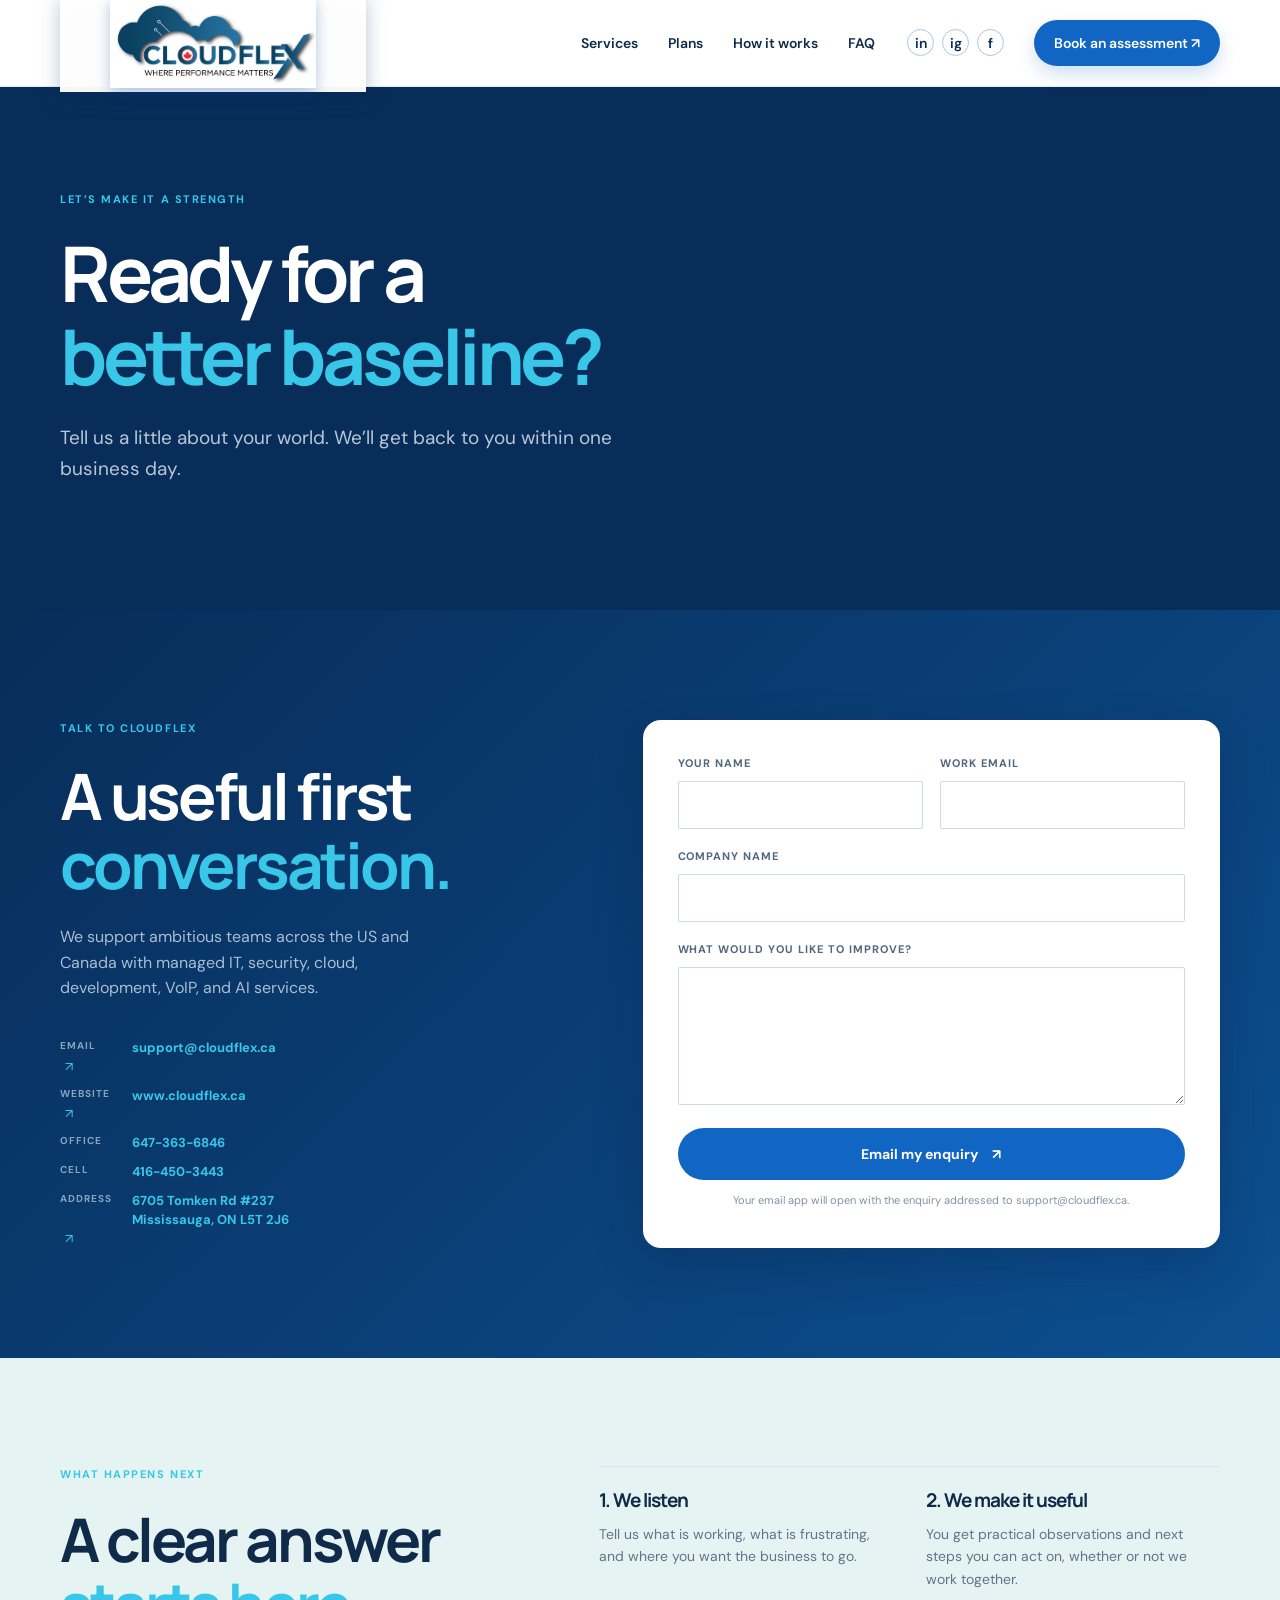
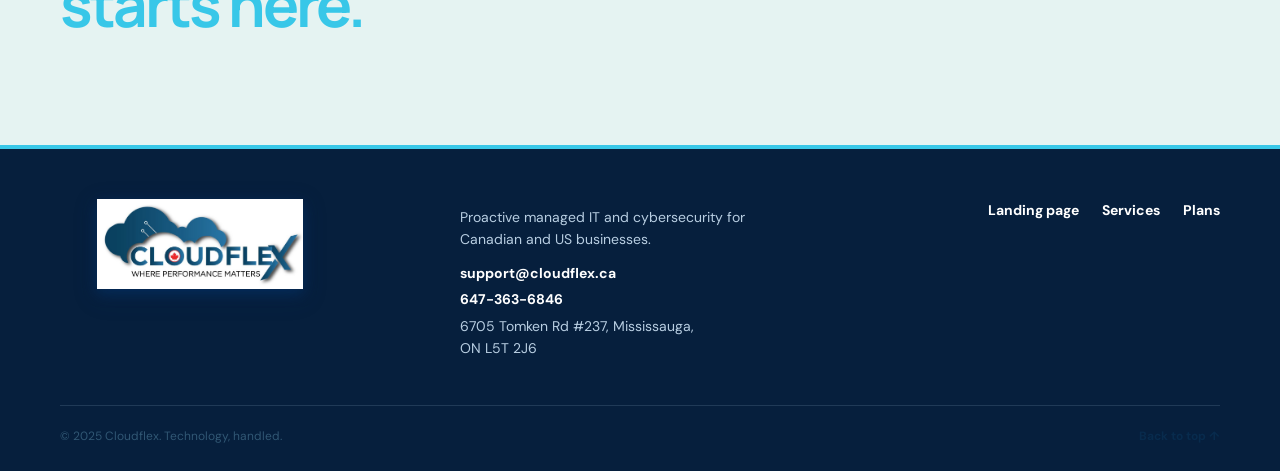
==== commit 61a6d703: "Use attached Cloudflex JPG logo Replace the previous transparent logo asset with the newly supplied " ====
--- a/contact.html
+++ b/contact.html
@@ -4,12 +4,12 @@
   <meta charset="utf-8"><meta name="viewport" content="width=device-width, initial-scale=1">
   <title>Contact Cloudflex | Book a Free IT Assessment</title>
   <meta name="description" content="Contact Cloudflex for a free IT assessment, managed IT support, cybersecurity, development, VoIP, and AI services. Serving the United States and Canada.">
-  <link rel="icon" href="resources/images/cloudflex-logo-attached.png" type="image/png"><link rel="stylesheet" href="marketing.css">
+  <link rel="icon" href="resources/images/cloudflex-logo.jpg" type="image/png"><link rel="stylesheet" href="marketing.css">
 </head>
 <body>
-  <header class="site-header" id="top"><div class="container nav-wrap"><a class="brand" href="index.html" aria-label="Cloudflex home"><img src="resources/images/cloudflex-logo-attached.png" alt="Cloudflex - Where performance matters" width="280" height="90"></a><button class="menu-toggle" type="button" aria-expanded="false" aria-controls="site-nav" aria-label="Open navigation"><span></span><span></span><span></span></button><nav id="site-nav" class="site-nav" aria-label="Primary navigation"><a href="services.html">Services</a><a href="plans.html">Plans</a><a href="index.html#how-it-works">How it works</a><a href="index.html#faq">FAQ</a><div class="top-social-links" aria-label="Social media"><a href="https://www.linkedin.com" target="_blank" rel="noreferrer" aria-label="LinkedIn">in</a><a href="https://www.instagram.com" target="_blank" rel="noreferrer" aria-label="Instagram">ig</a><a href="https://www.facebook.com" target="_blank" rel="noreferrer" aria-label="Facebook">f</a></div><a class="nav-cta" href="contact.html">Book an assessment <span aria-hidden="true">↗</span></a></nav></div></header>
+  <header class="site-header" id="top"><div class="container nav-wrap"><a class="brand" href="index.html" aria-label="Cloudflex home"><img src="resources/images/cloudflex-logo.jpg" alt="Cloudflex - Where performance matters" width="280" height="90"></a><button class="menu-toggle" type="button" aria-expanded="false" aria-controls="site-nav" aria-label="Open navigation"><span></span><span></span><span></span></button><nav id="site-nav" class="site-nav" aria-label="Primary navigation"><a href="services.html">Services</a><a href="plans.html">Plans</a><a href="index.html#how-it-works">How it works</a><a href="index.html#faq">FAQ</a><div class="top-social-links" aria-label="Social media"><a href="https://www.linkedin.com" target="_blank" rel="noreferrer" aria-label="LinkedIn">in</a><a href="https://www.instagram.com" target="_blank" rel="noreferrer" aria-label="Instagram">ig</a><a href="https://www.facebook.com" target="_blank" rel="noreferrer" aria-label="Facebook">f</a></div><a class="nav-cta" href="contact.html">Book an assessment <span aria-hidden="true">↗</span></a></nav></div></header>
   <main><section class="page-hero"><div class="container"><p class="section-kicker">Let’s make IT a strength</p><h1>Ready for a<br><em>better baseline?</em></h1><p>Tell us a little about your world. We’ll get back to you within one business day.</p></div></section><section class="contact-section" id="contact"><div class="container contact-grid"><div class="contact-copy"><p class="section-kicker">Talk to Cloudflex</p><h2>A useful first<br><em>conversation.</em></h2><p>We support ambitious teams across the US and Canada with managed IT, security, cloud, development, VoIP, and AI services.</p><div class="contact-details"><a href="mailto:support@cloudflex.ca"><span class="detail-label">Email</span>support@cloudflex.ca <b>↗</b></a><a href="https://www.cloudflex.ca" target="_blank" rel="noreferrer"><span class="detail-label">Website</span>www.cloudflex.ca <b>↗</b></a><a href="tel:+16473636846"><span class="detail-label">Office</span>647-363-6846</a><a href="tel:+14164503443"><span class="detail-label">Cell</span>416-450-3443</a><a href="https://www.google.com/maps/search/?api=1&query=6705+Tomken+Rd+%23237+Mississauga+ON+L5T+2J6" target="_blank" rel="noreferrer"><span class="detail-label">Address</span>6705 Tomken Rd #237<br>Mississauga, ON L5T 2J6 <b>↗</b></a></div></div><form class="contact-form" id="assessment-form"><div class="form-row"><label for="name">Your name<input id="name" name="name" type="text" autocomplete="name" required></label><label for="email">Work email<input id="email" name="email" type="email" autocomplete="email" required></label></div><label for="company">Company name<input id="company" name="company" type="text" autocomplete="organization" required></label><label for="message">What would you like to improve?<textarea id="message" name="message" rows="5"></textarea></label><button class="button button-primary" type="submit">Email my enquiry <span>↗</span></button><p class="form-note" id="form-message" role="status">Your email app will open with the enquiry addressed to support@cloudflex.ca.</p></form></div></section></main>
   <section class="section contact-detail-band"><div class="container detail-grid"><div><p class="section-kicker">What happens next</p><h2>A clear answer<br><span>starts here.</span></h2></div><div class="detail-columns"><div><h3>1. We listen</h3><p>Tell us what is working, what is frustrating, and where you want the business to go.</p></div><div><h3>2. We make it useful</h3><p>You get practical observations and next steps you can act on, whether or not we work together.</p></div></div></div></section>
-  <footer class="site-footer inner-page-footer"><div class="container footer-top"><a class="brand" href="index.html" aria-label="Cloudflex home"><img src="resources/images/cloudflex-logo-attached.png" alt="Cloudflex - Where performance matters" width="240" height="78"></a><div class="footer-contact"><p>Proactive managed IT and cybersecurity for Canadian and US businesses.</p><a href="mailto:support@cloudflex.ca">support@cloudflex.ca</a><a href="tel:+16473636846">647-363-6846</a><span>6705 Tomken Rd #237, Mississauga, ON L5T 2J6</span></div><div class="footer-links"><a href="index.html">Landing page</a><a href="services.html">Services</a><a href="plans.html">Plans</a></div></div><div class="container footer-bottom"><span>© 2025 Cloudflex. Technology, handled.</span><a href="#top">Back to top ↑</a></div></footer><script src="marketing.js"></script>
+  <footer class="site-footer inner-page-footer"><div class="container footer-top"><a class="brand" href="index.html" aria-label="Cloudflex home"><img src="resources/images/cloudflex-logo.jpg" alt="Cloudflex - Where performance matters" width="240" height="78"></a><div class="footer-contact"><p>Proactive managed IT and cybersecurity for Canadian and US businesses.</p><a href="mailto:support@cloudflex.ca">support@cloudflex.ca</a><a href="tel:+16473636846">647-363-6846</a><span>6705 Tomken Rd #237, Mississauga, ON L5T 2J6</span></div><div class="footer-links"><a href="index.html">Landing page</a><a href="services.html">Services</a><a href="plans.html">Plans</a></div></div><div class="container footer-bottom"><span>© 2025 Cloudflex. Technology, handled.</span><a href="#top">Back to top ↑</a></div></footer><script src="marketing.js"></script>
 </body>
 </html>
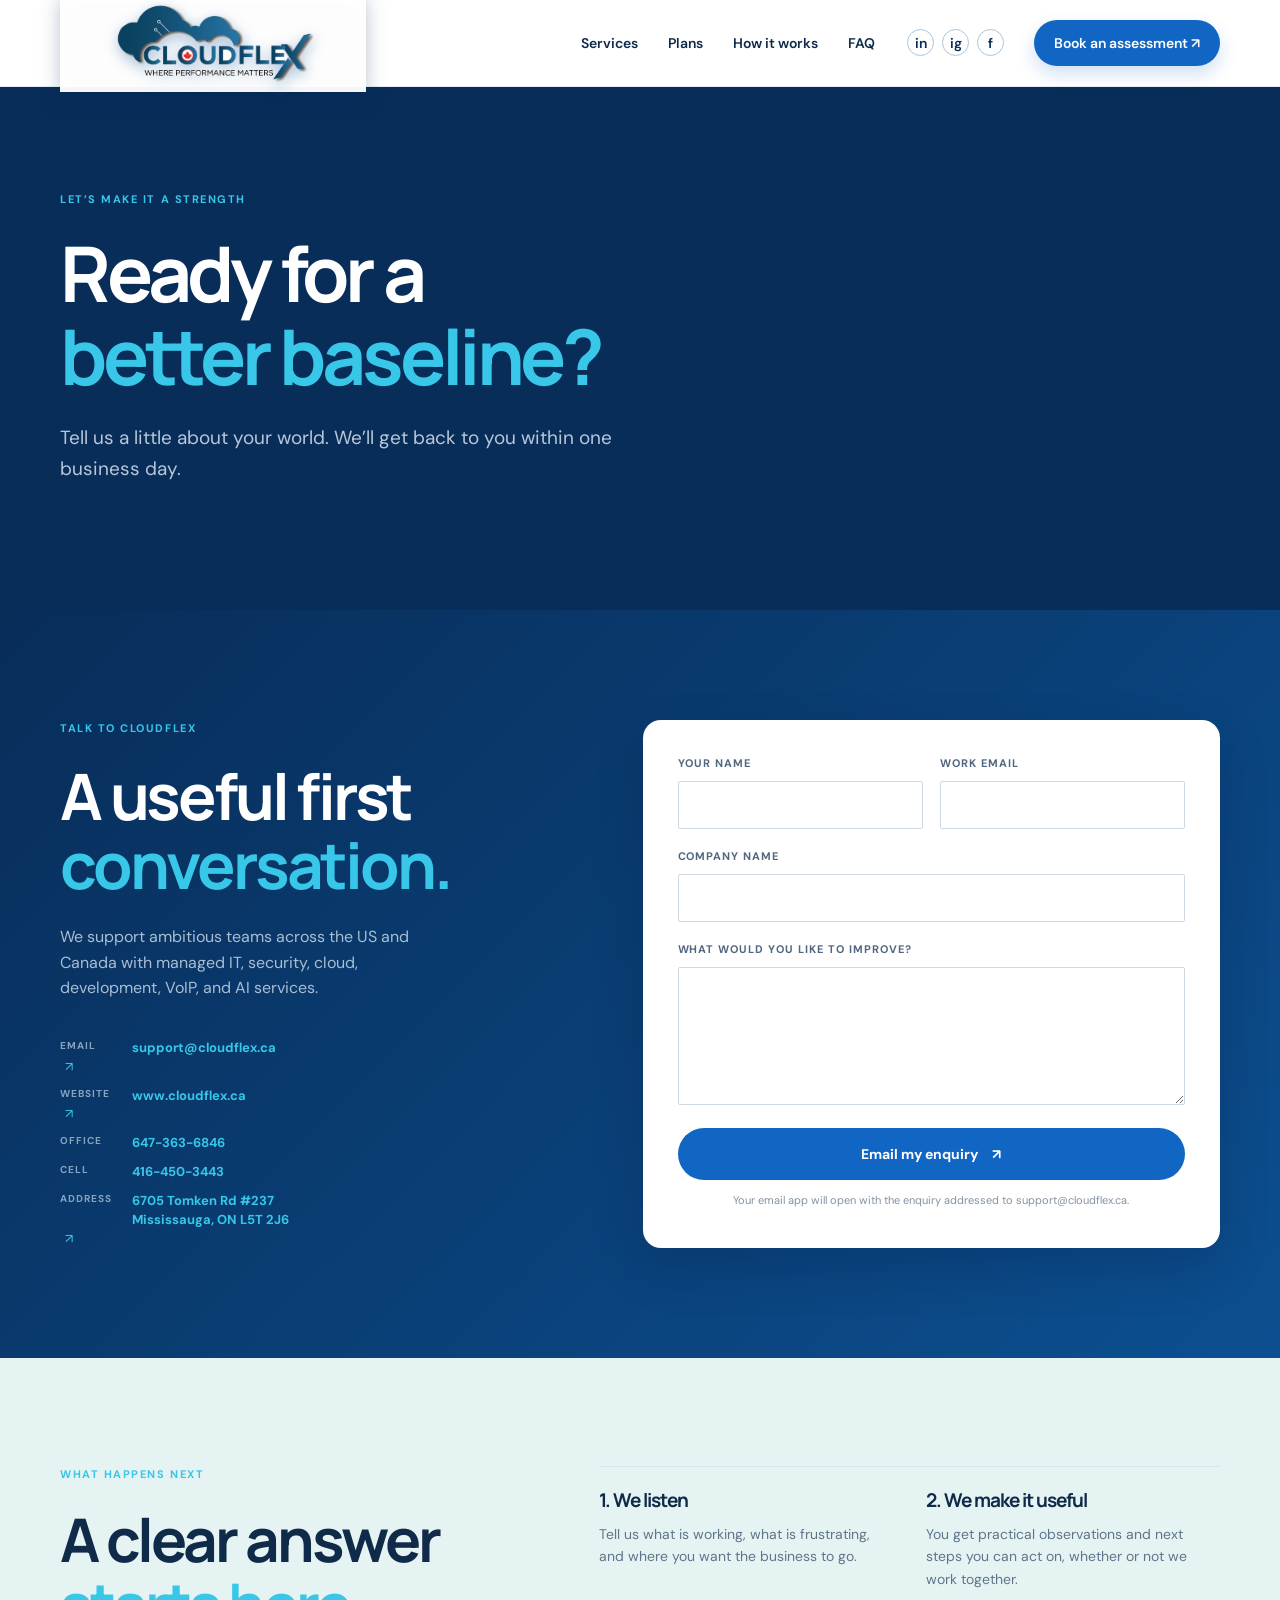
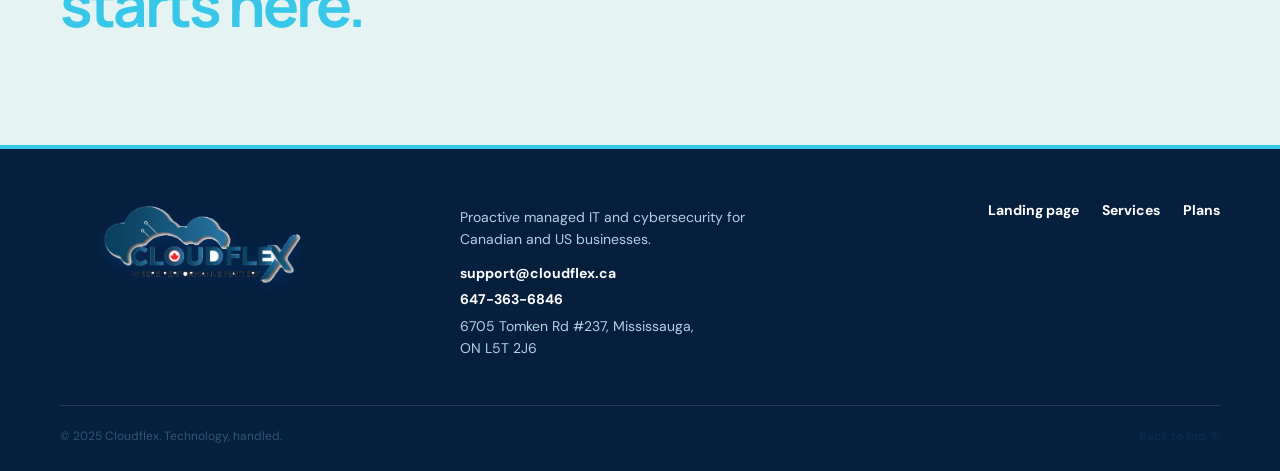
==== commit 5ea15263: "Remove white logo background Convert the supplied Cloudflex logo to a transparent PNG while preservi" ====
--- a/contact.html
+++ b/contact.html
@@ -4,12 +4,12 @@
   <meta charset="utf-8"><meta name="viewport" content="width=device-width, initial-scale=1">
   <title>Contact Cloudflex | Book a Free IT Assessment</title>
   <meta name="description" content="Contact Cloudflex for a free IT assessment, managed IT support, cybersecurity, development, VoIP, and AI services. Serving the United States and Canada.">
-  <link rel="icon" href="resources/images/cloudflex-logo.jpg" type="image/png"><link rel="stylesheet" href="marketing.css">
+  <link rel="icon" href="resources/images/cloudflex-logo-transparent.png" type="image/png"><link rel="stylesheet" href="marketing.css">
 </head>
 <body>
-  <header class="site-header" id="top"><div class="container nav-wrap"><a class="brand" href="index.html" aria-label="Cloudflex home"><img src="resources/images/cloudflex-logo.jpg" alt="Cloudflex - Where performance matters" width="280" height="90"></a><button class="menu-toggle" type="button" aria-expanded="false" aria-controls="site-nav" aria-label="Open navigation"><span></span><span></span><span></span></button><nav id="site-nav" class="site-nav" aria-label="Primary navigation"><a href="services.html">Services</a><a href="plans.html">Plans</a><a href="index.html#how-it-works">How it works</a><a href="index.html#faq">FAQ</a><div class="top-social-links" aria-label="Social media"><a href="https://www.linkedin.com" target="_blank" rel="noreferrer" aria-label="LinkedIn">in</a><a href="https://www.instagram.com" target="_blank" rel="noreferrer" aria-label="Instagram">ig</a><a href="https://www.facebook.com" target="_blank" rel="noreferrer" aria-label="Facebook">f</a></div><a class="nav-cta" href="contact.html">Book an assessment <span aria-hidden="true">↗</span></a></nav></div></header>
+  <header class="site-header" id="top"><div class="container nav-wrap"><a class="brand" href="index.html" aria-label="Cloudflex home"><img src="resources/images/cloudflex-logo-transparent.png" alt="Cloudflex - Where performance matters" width="280" height="90"></a><button class="menu-toggle" type="button" aria-expanded="false" aria-controls="site-nav" aria-label="Open navigation"><span></span><span></span><span></span></button><nav id="site-nav" class="site-nav" aria-label="Primary navigation"><a href="services.html">Services</a><a href="plans.html">Plans</a><a href="index.html#how-it-works">How it works</a><a href="index.html#faq">FAQ</a><div class="top-social-links" aria-label="Social media"><a href="https://www.linkedin.com" target="_blank" rel="noreferrer" aria-label="LinkedIn">in</a><a href="https://www.instagram.com" target="_blank" rel="noreferrer" aria-label="Instagram">ig</a><a href="https://www.facebook.com" target="_blank" rel="noreferrer" aria-label="Facebook">f</a></div><a class="nav-cta" href="contact.html">Book an assessment <span aria-hidden="true">↗</span></a></nav></div></header>
   <main><section class="page-hero"><div class="container"><p class="section-kicker">Let’s make IT a strength</p><h1>Ready for a<br><em>better baseline?</em></h1><p>Tell us a little about your world. We’ll get back to you within one business day.</p></div></section><section class="contact-section" id="contact"><div class="container contact-grid"><div class="contact-copy"><p class="section-kicker">Talk to Cloudflex</p><h2>A useful first<br><em>conversation.</em></h2><p>We support ambitious teams across the US and Canada with managed IT, security, cloud, development, VoIP, and AI services.</p><div class="contact-details"><a href="mailto:support@cloudflex.ca"><span class="detail-label">Email</span>support@cloudflex.ca <b>↗</b></a><a href="https://www.cloudflex.ca" target="_blank" rel="noreferrer"><span class="detail-label">Website</span>www.cloudflex.ca <b>↗</b></a><a href="tel:+16473636846"><span class="detail-label">Office</span>647-363-6846</a><a href="tel:+14164503443"><span class="detail-label">Cell</span>416-450-3443</a><a href="https://www.google.com/maps/search/?api=1&query=6705+Tomken+Rd+%23237+Mississauga+ON+L5T+2J6" target="_blank" rel="noreferrer"><span class="detail-label">Address</span>6705 Tomken Rd #237<br>Mississauga, ON L5T 2J6 <b>↗</b></a></div></div><form class="contact-form" id="assessment-form"><div class="form-row"><label for="name">Your name<input id="name" name="name" type="text" autocomplete="name" required></label><label for="email">Work email<input id="email" name="email" type="email" autocomplete="email" required></label></div><label for="company">Company name<input id="company" name="company" type="text" autocomplete="organization" required></label><label for="message">What would you like to improve?<textarea id="message" name="message" rows="5"></textarea></label><button class="button button-primary" type="submit">Email my enquiry <span>↗</span></button><p class="form-note" id="form-message" role="status">Your email app will open with the enquiry addressed to support@cloudflex.ca.</p></form></div></section></main>
   <section class="section contact-detail-band"><div class="container detail-grid"><div><p class="section-kicker">What happens next</p><h2>A clear answer<br><span>starts here.</span></h2></div><div class="detail-columns"><div><h3>1. We listen</h3><p>Tell us what is working, what is frustrating, and where you want the business to go.</p></div><div><h3>2. We make it useful</h3><p>You get practical observations and next steps you can act on, whether or not we work together.</p></div></div></div></section>
-  <footer class="site-footer inner-page-footer"><div class="container footer-top"><a class="brand" href="index.html" aria-label="Cloudflex home"><img src="resources/images/cloudflex-logo.jpg" alt="Cloudflex - Where performance matters" width="240" height="78"></a><div class="footer-contact"><p>Proactive managed IT and cybersecurity for Canadian and US businesses.</p><a href="mailto:support@cloudflex.ca">support@cloudflex.ca</a><a href="tel:+16473636846">647-363-6846</a><span>6705 Tomken Rd #237, Mississauga, ON L5T 2J6</span></div><div class="footer-links"><a href="index.html">Landing page</a><a href="services.html">Services</a><a href="plans.html">Plans</a></div></div><div class="container footer-bottom"><span>© 2025 Cloudflex. Technology, handled.</span><a href="#top">Back to top ↑</a></div></footer><script src="marketing.js"></script>
+  <footer class="site-footer inner-page-footer"><div class="container footer-top"><a class="brand" href="index.html" aria-label="Cloudflex home"><img src="resources/images/cloudflex-logo-transparent.png" alt="Cloudflex - Where performance matters" width="240" height="78"></a><div class="footer-contact"><p>Proactive managed IT and cybersecurity for Canadian and US businesses.</p><a href="mailto:support@cloudflex.ca">support@cloudflex.ca</a><a href="tel:+16473636846">647-363-6846</a><span>6705 Tomken Rd #237, Mississauga, ON L5T 2J6</span></div><div class="footer-links"><a href="index.html">Landing page</a><a href="services.html">Services</a><a href="plans.html">Plans</a></div></div><div class="container footer-bottom"><span>© 2025 Cloudflex. Technology, handled.</span><a href="#top">Back to top ↑</a></div></footer><script src="marketing.js"></script>
 </body>
 </html>
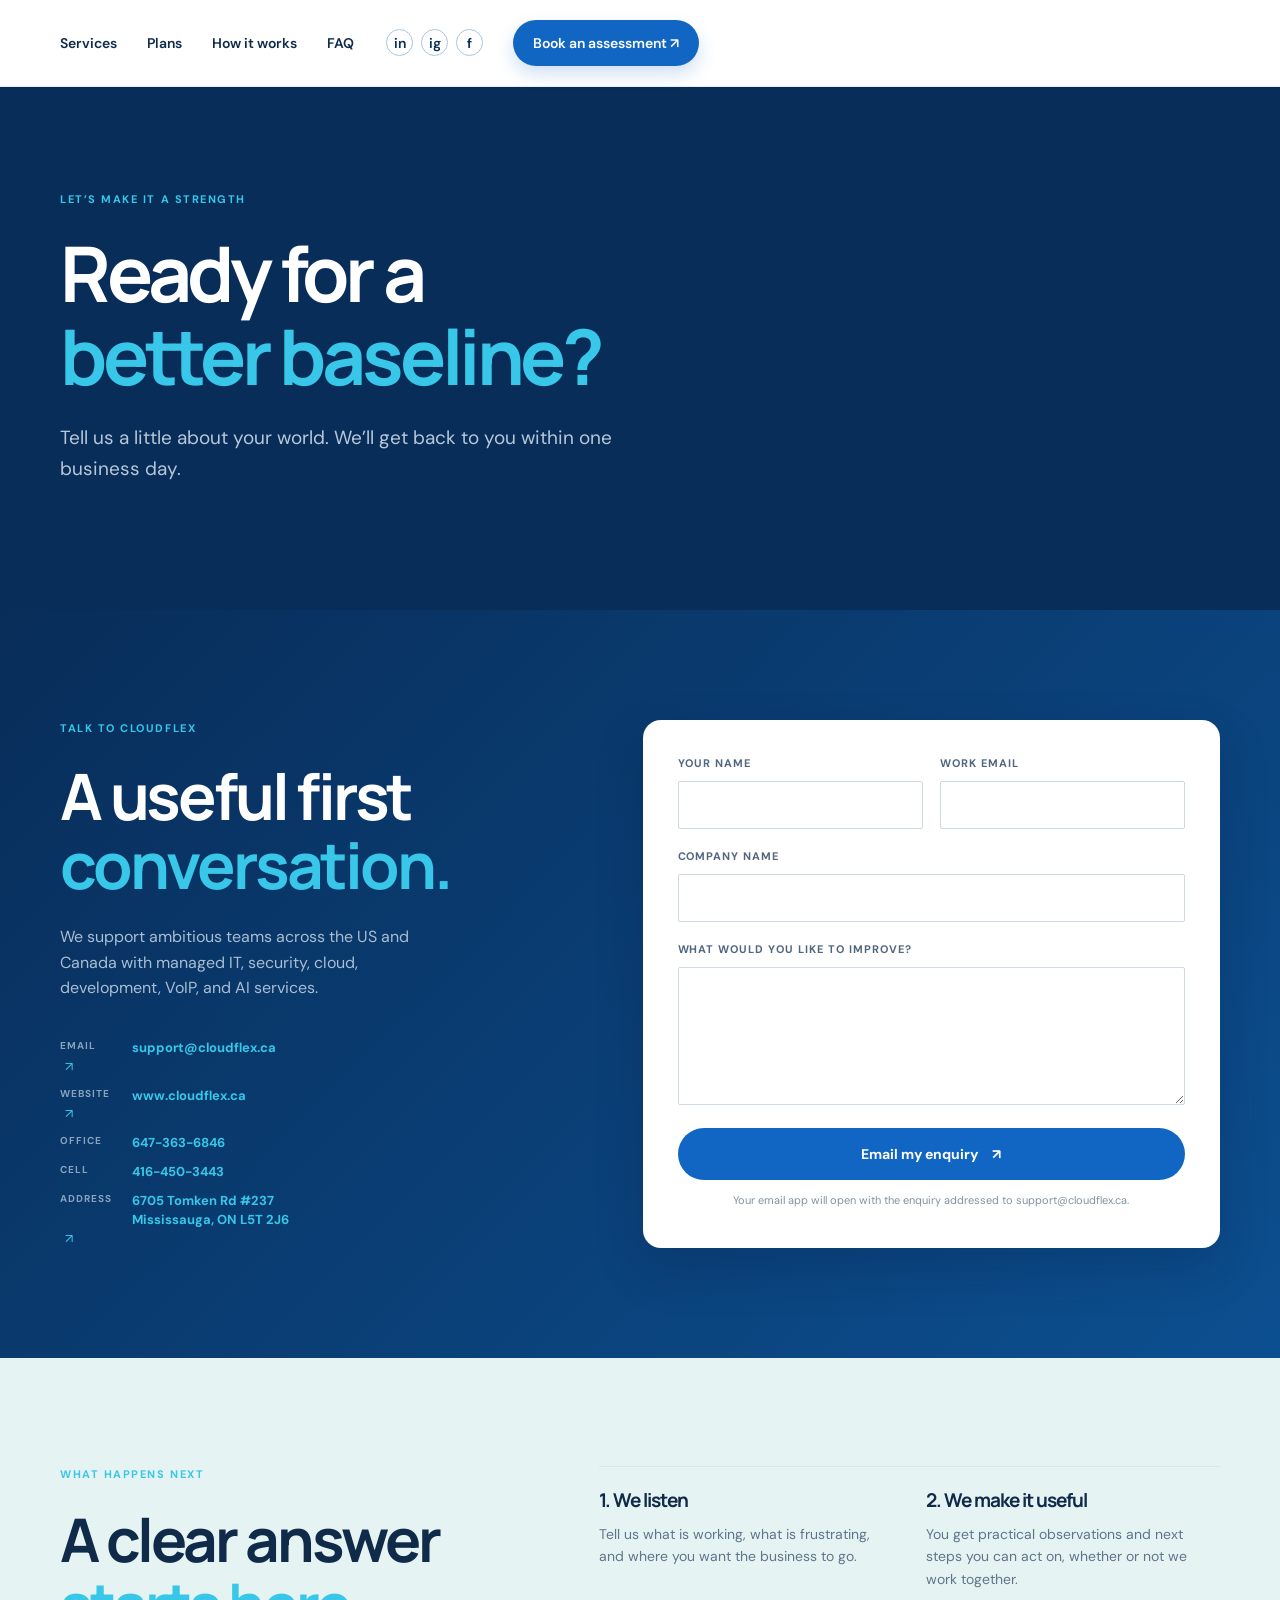
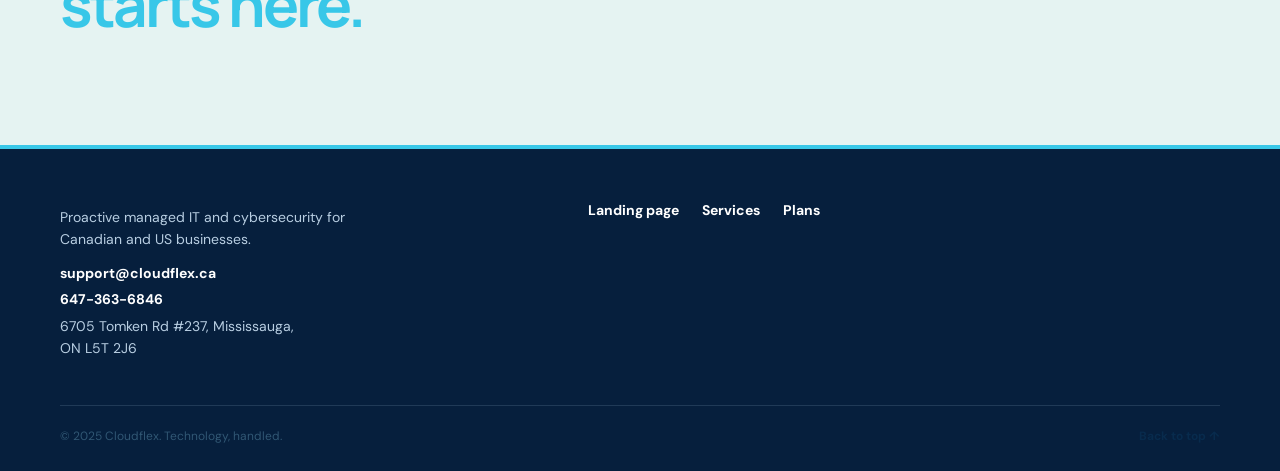
==== commit 8735772b: "Remove Cloudflex logo Remove visible logo markup, metadata references, and the logo asset from all m" ====
--- a/contact.html
+++ b/contact.html
@@ -3,13 +3,12 @@
 <head>
   <meta charset="utf-8"><meta name="viewport" content="width=device-width, initial-scale=1">
   <title>Contact Cloudflex | Book a Free IT Assessment</title>
-  <meta name="description" content="Contact Cloudflex for a free IT assessment, managed IT support, cybersecurity, development, VoIP, and AI services. Serving the United States and Canada.">
-  <link rel="icon" href="resources/images/cloudflex-logo-transparent.png" type="image/png"><link rel="stylesheet" href="marketing.css">
+  <meta name="description" content="Contact Cloudflex for a free IT assessment, managed IT support, cybersecurity, development, VoIP, and AI services. Serving the United States and Canada."><link rel="stylesheet" href="marketing.css">
 </head>
 <body>
-  <header class="site-header" id="top"><div class="container nav-wrap"><a class="brand" href="index.html" aria-label="Cloudflex home"><img src="resources/images/cloudflex-logo-transparent.png" alt="Cloudflex - Where performance matters" width="280" height="90"></a><button class="menu-toggle" type="button" aria-expanded="false" aria-controls="site-nav" aria-label="Open navigation"><span></span><span></span><span></span></button><nav id="site-nav" class="site-nav" aria-label="Primary navigation"><a href="services.html">Services</a><a href="plans.html">Plans</a><a href="index.html#how-it-works">How it works</a><a href="index.html#faq">FAQ</a><div class="top-social-links" aria-label="Social media"><a href="https://www.linkedin.com" target="_blank" rel="noreferrer" aria-label="LinkedIn">in</a><a href="https://www.instagram.com" target="_blank" rel="noreferrer" aria-label="Instagram">ig</a><a href="https://www.facebook.com" target="_blank" rel="noreferrer" aria-label="Facebook">f</a></div><a class="nav-cta" href="contact.html">Book an assessment <span aria-hidden="true">↗</span></a></nav></div></header>
+  <header class="site-header" id="top"><div class="container nav-wrap"><button class="menu-toggle" type="button" aria-expanded="false" aria-controls="site-nav" aria-label="Open navigation"><span></span><span></span><span></span></button><nav id="site-nav" class="site-nav" aria-label="Primary navigation"><a href="services.html">Services</a><a href="plans.html">Plans</a><a href="index.html#how-it-works">How it works</a><a href="index.html#faq">FAQ</a><div class="top-social-links" aria-label="Social media"><a href="https://www.linkedin.com" target="_blank" rel="noreferrer" aria-label="LinkedIn">in</a><a href="https://www.instagram.com" target="_blank" rel="noreferrer" aria-label="Instagram">ig</a><a href="https://www.facebook.com" target="_blank" rel="noreferrer" aria-label="Facebook">f</a></div><a class="nav-cta" href="contact.html">Book an assessment <span aria-hidden="true">↗</span></a></nav></div></header>
   <main><section class="page-hero"><div class="container"><p class="section-kicker">Let’s make IT a strength</p><h1>Ready for a<br><em>better baseline?</em></h1><p>Tell us a little about your world. We’ll get back to you within one business day.</p></div></section><section class="contact-section" id="contact"><div class="container contact-grid"><div class="contact-copy"><p class="section-kicker">Talk to Cloudflex</p><h2>A useful first<br><em>conversation.</em></h2><p>We support ambitious teams across the US and Canada with managed IT, security, cloud, development, VoIP, and AI services.</p><div class="contact-details"><a href="mailto:support@cloudflex.ca"><span class="detail-label">Email</span>support@cloudflex.ca <b>↗</b></a><a href="https://www.cloudflex.ca" target="_blank" rel="noreferrer"><span class="detail-label">Website</span>www.cloudflex.ca <b>↗</b></a><a href="tel:+16473636846"><span class="detail-label">Office</span>647-363-6846</a><a href="tel:+14164503443"><span class="detail-label">Cell</span>416-450-3443</a><a href="https://www.google.com/maps/search/?api=1&query=6705+Tomken+Rd+%23237+Mississauga+ON+L5T+2J6" target="_blank" rel="noreferrer"><span class="detail-label">Address</span>6705 Tomken Rd #237<br>Mississauga, ON L5T 2J6 <b>↗</b></a></div></div><form class="contact-form" id="assessment-form"><div class="form-row"><label for="name">Your name<input id="name" name="name" type="text" autocomplete="name" required></label><label for="email">Work email<input id="email" name="email" type="email" autocomplete="email" required></label></div><label for="company">Company name<input id="company" name="company" type="text" autocomplete="organization" required></label><label for="message">What would you like to improve?<textarea id="message" name="message" rows="5"></textarea></label><button class="button button-primary" type="submit">Email my enquiry <span>↗</span></button><p class="form-note" id="form-message" role="status">Your email app will open with the enquiry addressed to support@cloudflex.ca.</p></form></div></section></main>
   <section class="section contact-detail-band"><div class="container detail-grid"><div><p class="section-kicker">What happens next</p><h2>A clear answer<br><span>starts here.</span></h2></div><div class="detail-columns"><div><h3>1. We listen</h3><p>Tell us what is working, what is frustrating, and where you want the business to go.</p></div><div><h3>2. We make it useful</h3><p>You get practical observations and next steps you can act on, whether or not we work together.</p></div></div></div></section>
-  <footer class="site-footer inner-page-footer"><div class="container footer-top"><a class="brand" href="index.html" aria-label="Cloudflex home"><img src="resources/images/cloudflex-logo-transparent.png" alt="Cloudflex - Where performance matters" width="240" height="78"></a><div class="footer-contact"><p>Proactive managed IT and cybersecurity for Canadian and US businesses.</p><a href="mailto:support@cloudflex.ca">support@cloudflex.ca</a><a href="tel:+16473636846">647-363-6846</a><span>6705 Tomken Rd #237, Mississauga, ON L5T 2J6</span></div><div class="footer-links"><a href="index.html">Landing page</a><a href="services.html">Services</a><a href="plans.html">Plans</a></div></div><div class="container footer-bottom"><span>© 2025 Cloudflex. Technology, handled.</span><a href="#top">Back to top ↑</a></div></footer><script src="marketing.js"></script>
+  <footer class="site-footer inner-page-footer"><div class="container footer-top"><div class="footer-contact"><p>Proactive managed IT and cybersecurity for Canadian and US businesses.</p><a href="mailto:support@cloudflex.ca">support@cloudflex.ca</a><a href="tel:+16473636846">647-363-6846</a><span>6705 Tomken Rd #237, Mississauga, ON L5T 2J6</span></div><div class="footer-links"><a href="index.html">Landing page</a><a href="services.html">Services</a><a href="plans.html">Plans</a></div></div><div class="container footer-bottom"><span>© 2025 Cloudflex. Technology, handled.</span><a href="#top">Back to top ↑</a></div></footer><script src="marketing.js"></script>
 </body>
 </html>
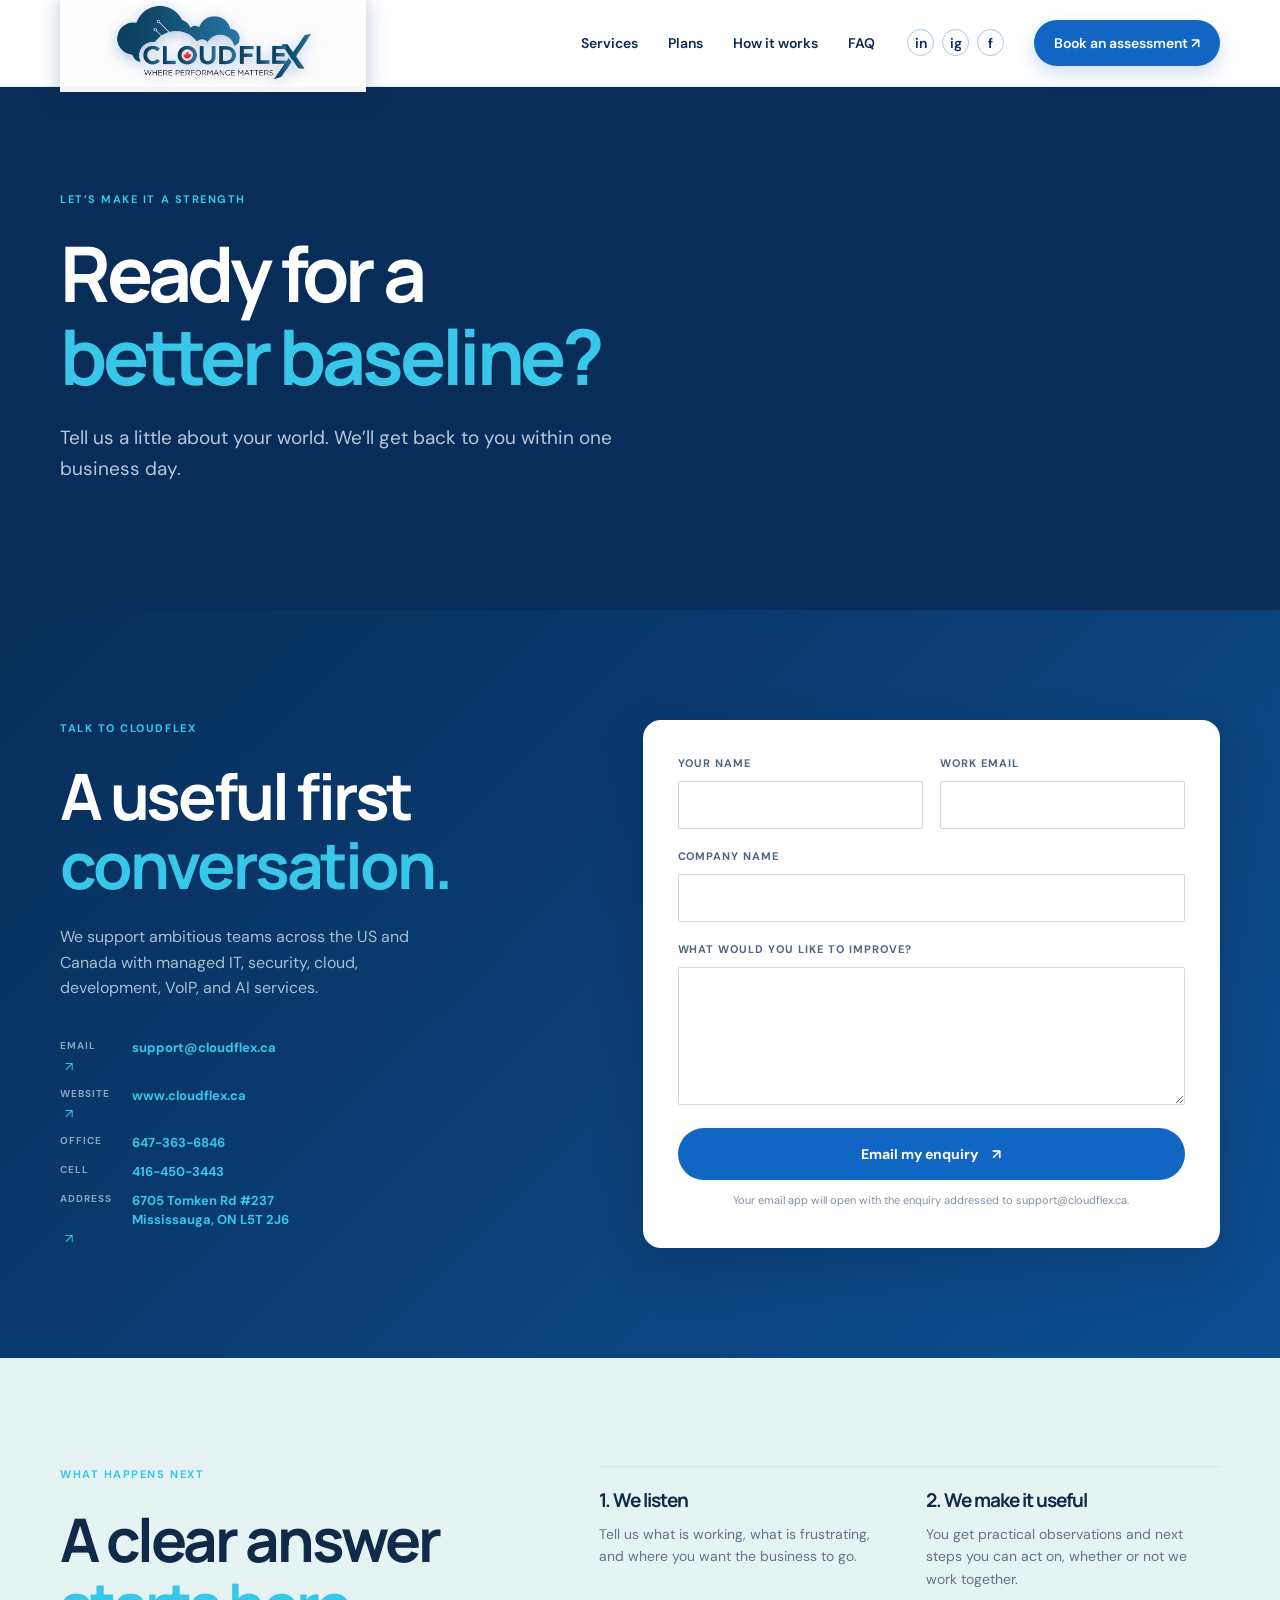
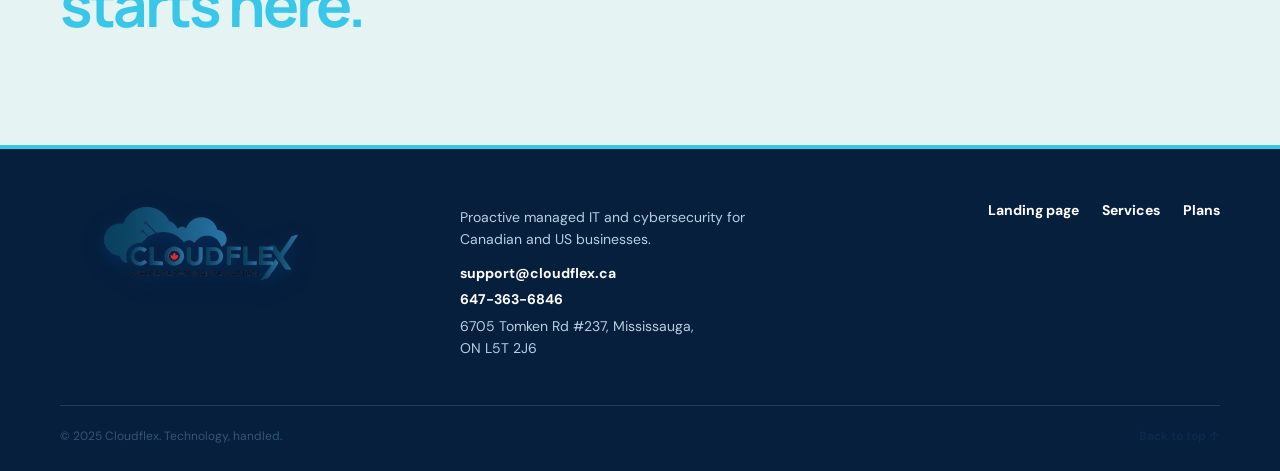
==== commit e2b3890a: "Add supplied Cloudflex logo Restore the attached transparent logo across headers, footers, and metad" ====
--- a/contact.html
+++ b/contact.html
@@ -3,12 +3,12 @@
 <head>
   <meta charset="utf-8"><meta name="viewport" content="width=device-width, initial-scale=1">
   <title>Contact Cloudflex | Book a Free IT Assessment</title>
-  <meta name="description" content="Contact Cloudflex for a free IT assessment, managed IT support, cybersecurity, development, VoIP, and AI services. Serving the United States and Canada."><link rel="stylesheet" href="marketing.css">
+  <meta name="description" content="Contact Cloudflex for a free IT assessment, managed IT support, cybersecurity, development, VoIP, and AI services. Serving the United States and Canada."><link rel="icon" href="resources/images/cloudflex-logo.png" type="image/png"><link rel="stylesheet" href="marketing.css">
 </head>
 <body>
-  <header class="site-header" id="top"><div class="container nav-wrap"><button class="menu-toggle" type="button" aria-expanded="false" aria-controls="site-nav" aria-label="Open navigation"><span></span><span></span><span></span></button><nav id="site-nav" class="site-nav" aria-label="Primary navigation"><a href="services.html">Services</a><a href="plans.html">Plans</a><a href="index.html#how-it-works">How it works</a><a href="index.html#faq">FAQ</a><div class="top-social-links" aria-label="Social media"><a href="https://www.linkedin.com" target="_blank" rel="noreferrer" aria-label="LinkedIn">in</a><a href="https://www.instagram.com" target="_blank" rel="noreferrer" aria-label="Instagram">ig</a><a href="https://www.facebook.com" target="_blank" rel="noreferrer" aria-label="Facebook">f</a></div><a class="nav-cta" href="contact.html">Book an assessment <span aria-hidden="true">↗</span></a></nav></div></header>
+  <header class="site-header" id="top"><div class="container nav-wrap"><a class="brand" href="index.html" aria-label="Cloudflex home"><img src="resources/images/cloudflex-logo.png" alt="Cloudflex - Where performance matters" width="280" height="90"></a><button class="menu-toggle" type="button" aria-expanded="false" aria-controls="site-nav" aria-label="Open navigation"><span></span><span></span><span></span></button><nav id="site-nav" class="site-nav" aria-label="Primary navigation"><a href="services.html">Services</a><a href="plans.html">Plans</a><a href="index.html#how-it-works">How it works</a><a href="index.html#faq">FAQ</a><div class="top-social-links" aria-label="Social media"><a href="https://www.linkedin.com" target="_blank" rel="noreferrer" aria-label="LinkedIn">in</a><a href="https://www.instagram.com" target="_blank" rel="noreferrer" aria-label="Instagram">ig</a><a href="https://www.facebook.com" target="_blank" rel="noreferrer" aria-label="Facebook">f</a></div><a class="nav-cta" href="contact.html">Book an assessment <span aria-hidden="true">↗</span></a></nav></div></header>
   <main><section class="page-hero"><div class="container"><p class="section-kicker">Let’s make IT a strength</p><h1>Ready for a<br><em>better baseline?</em></h1><p>Tell us a little about your world. We’ll get back to you within one business day.</p></div></section><section class="contact-section" id="contact"><div class="container contact-grid"><div class="contact-copy"><p class="section-kicker">Talk to Cloudflex</p><h2>A useful first<br><em>conversation.</em></h2><p>We support ambitious teams across the US and Canada with managed IT, security, cloud, development, VoIP, and AI services.</p><div class="contact-details"><a href="mailto:support@cloudflex.ca"><span class="detail-label">Email</span>support@cloudflex.ca <b>↗</b></a><a href="https://www.cloudflex.ca" target="_blank" rel="noreferrer"><span class="detail-label">Website</span>www.cloudflex.ca <b>↗</b></a><a href="tel:+16473636846"><span class="detail-label">Office</span>647-363-6846</a><a href="tel:+14164503443"><span class="detail-label">Cell</span>416-450-3443</a><a href="https://www.google.com/maps/search/?api=1&query=6705+Tomken+Rd+%23237+Mississauga+ON+L5T+2J6" target="_blank" rel="noreferrer"><span class="detail-label">Address</span>6705 Tomken Rd #237<br>Mississauga, ON L5T 2J6 <b>↗</b></a></div></div><form class="contact-form" id="assessment-form"><div class="form-row"><label for="name">Your name<input id="name" name="name" type="text" autocomplete="name" required></label><label for="email">Work email<input id="email" name="email" type="email" autocomplete="email" required></label></div><label for="company">Company name<input id="company" name="company" type="text" autocomplete="organization" required></label><label for="message">What would you like to improve?<textarea id="message" name="message" rows="5"></textarea></label><button class="button button-primary" type="submit">Email my enquiry <span>↗</span></button><p class="form-note" id="form-message" role="status">Your email app will open with the enquiry addressed to support@cloudflex.ca.</p></form></div></section></main>
   <section class="section contact-detail-band"><div class="container detail-grid"><div><p class="section-kicker">What happens next</p><h2>A clear answer<br><span>starts here.</span></h2></div><div class="detail-columns"><div><h3>1. We listen</h3><p>Tell us what is working, what is frustrating, and where you want the business to go.</p></div><div><h3>2. We make it useful</h3><p>You get practical observations and next steps you can act on, whether or not we work together.</p></div></div></div></section>
-  <footer class="site-footer inner-page-footer"><div class="container footer-top"><div class="footer-contact"><p>Proactive managed IT and cybersecurity for Canadian and US businesses.</p><a href="mailto:support@cloudflex.ca">support@cloudflex.ca</a><a href="tel:+16473636846">647-363-6846</a><span>6705 Tomken Rd #237, Mississauga, ON L5T 2J6</span></div><div class="footer-links"><a href="index.html">Landing page</a><a href="services.html">Services</a><a href="plans.html">Plans</a></div></div><div class="container footer-bottom"><span>© 2025 Cloudflex. Technology, handled.</span><a href="#top">Back to top ↑</a></div></footer><script src="marketing.js"></script>
+  <footer class="site-footer inner-page-footer"><div class="container footer-top"><a class="brand" href="index.html" aria-label="Cloudflex home"><img src="resources/images/cloudflex-logo.png" alt="Cloudflex - Where performance matters" width="240" height="78"></a><div class="footer-contact"><p>Proactive managed IT and cybersecurity for Canadian and US businesses.</p><a href="mailto:support@cloudflex.ca">support@cloudflex.ca</a><a href="tel:+16473636846">647-363-6846</a><span>6705 Tomken Rd #237, Mississauga, ON L5T 2J6</span></div><div class="footer-links"><a href="index.html">Landing page</a><a href="services.html">Services</a><a href="plans.html">Plans</a></div></div><div class="container footer-bottom"><span>© 2025 Cloudflex. Technology, handled.</span><a href="#top">Back to top ↑</a></div></footer><script src="marketing.js"></script>
 </body>
 </html>
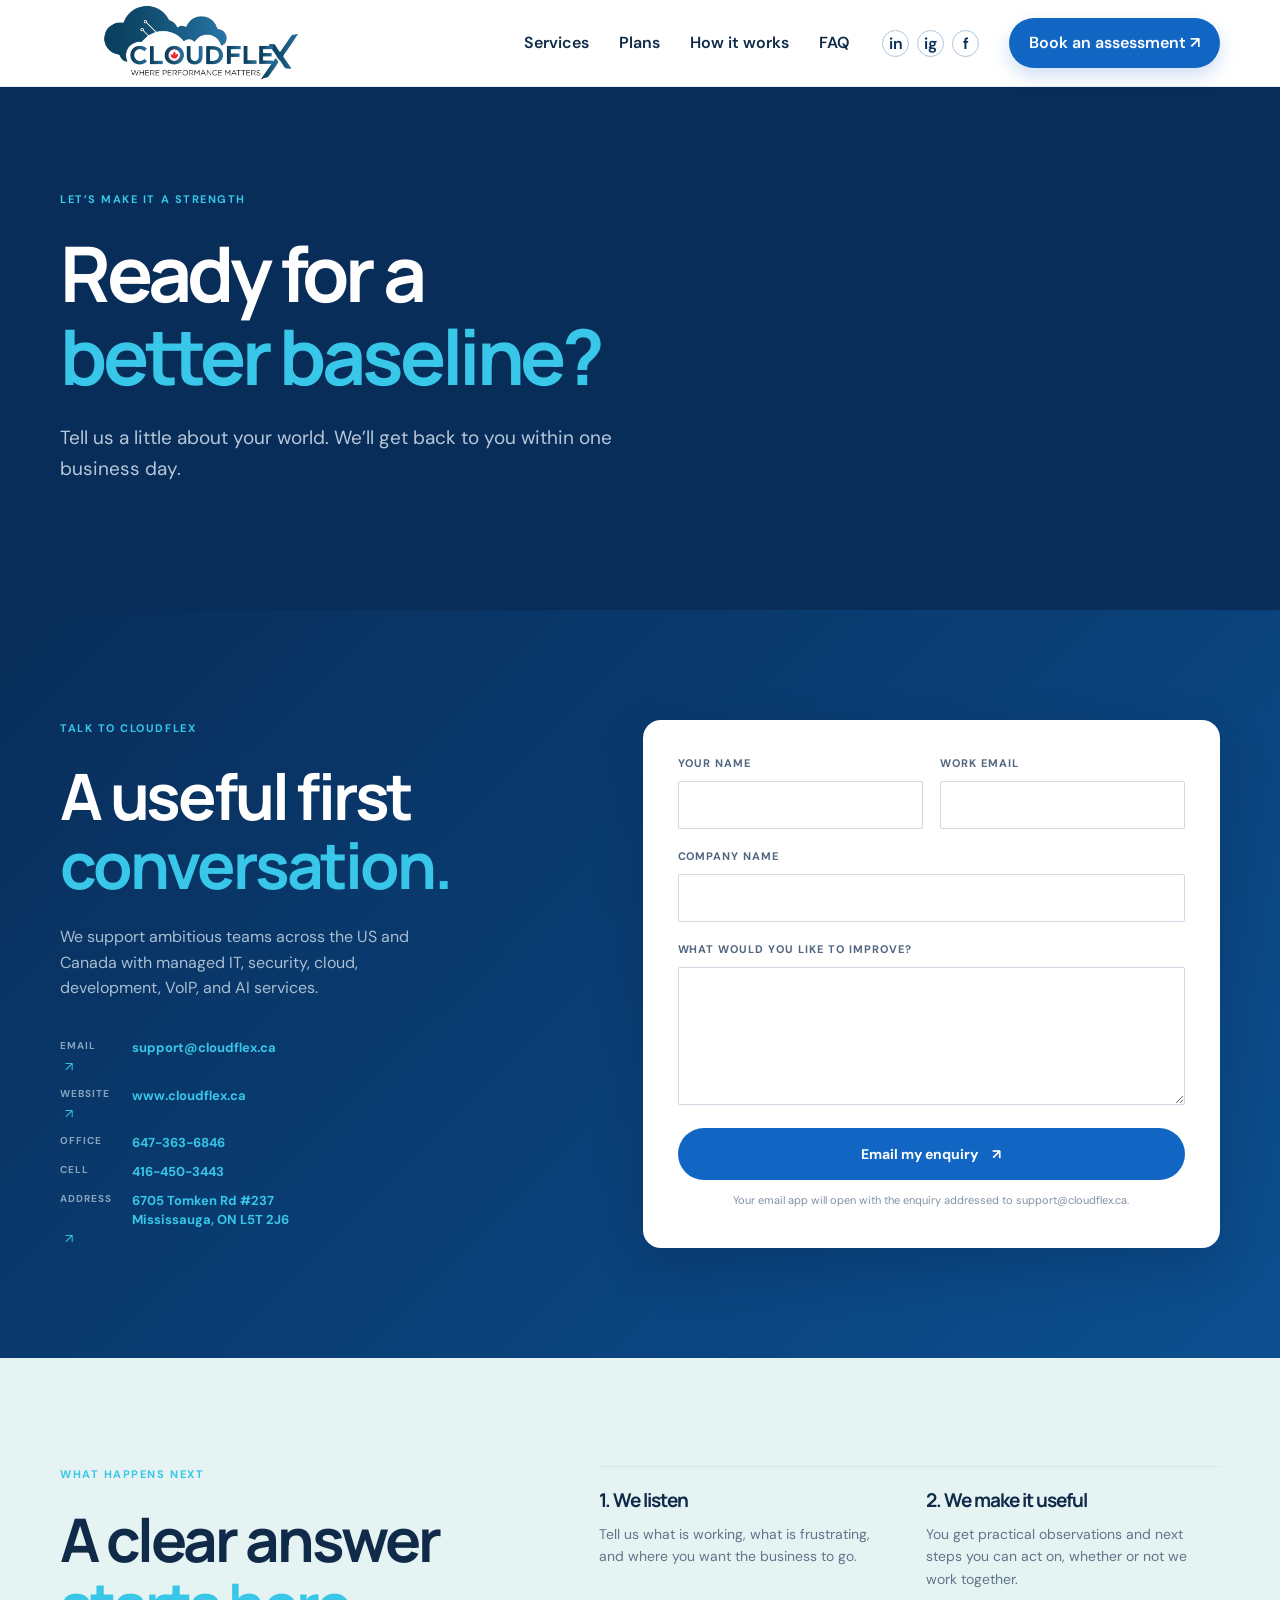
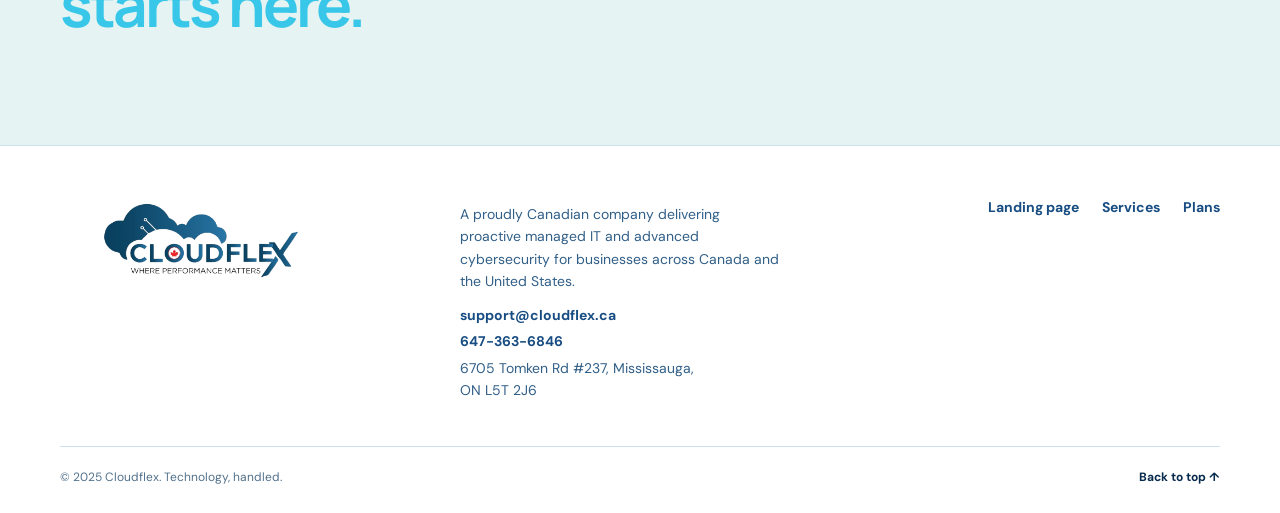
==== commit 14c6b8a6: "Add compliance, cabling services and Canadian/AI messaging Add Compliance & IT audits and Wi-Fi & st" ====
--- a/contact.html
+++ b/contact.html
@@ -9,6 +9,6 @@
   <header class="site-header" id="top"><div class="container nav-wrap"><a class="brand" href="index.html" aria-label="Cloudflex home"><img src="resources/images/cloudflex-logo.png" alt="Cloudflex - Where performance matters" width="280" height="90"></a><button class="menu-toggle" type="button" aria-expanded="false" aria-controls="site-nav" aria-label="Open navigation"><span></span><span></span><span></span></button><nav id="site-nav" class="site-nav" aria-label="Primary navigation"><a href="services.html">Services</a><a href="plans.html">Plans</a><a href="index.html#how-it-works">How it works</a><a href="index.html#faq">FAQ</a><div class="top-social-links" aria-label="Social media"><a href="https://www.linkedin.com" target="_blank" rel="noreferrer" aria-label="LinkedIn">in</a><a href="https://www.instagram.com" target="_blank" rel="noreferrer" aria-label="Instagram">ig</a><a href="https://www.facebook.com" target="_blank" rel="noreferrer" aria-label="Facebook">f</a></div><a class="nav-cta" href="contact.html">Book an assessment <span aria-hidden="true">↗</span></a></nav></div></header>
   <main><section class="page-hero"><div class="container"><p class="section-kicker">Let’s make IT a strength</p><h1>Ready for a<br><em>better baseline?</em></h1><p>Tell us a little about your world. We’ll get back to you within one business day.</p></div></section><section class="contact-section" id="contact"><div class="container contact-grid"><div class="contact-copy"><p class="section-kicker">Talk to Cloudflex</p><h2>A useful first<br><em>conversation.</em></h2><p>We support ambitious teams across the US and Canada with managed IT, security, cloud, development, VoIP, and AI services.</p><div class="contact-details"><a href="mailto:support@cloudflex.ca"><span class="detail-label">Email</span>support@cloudflex.ca <b>↗</b></a><a href="https://www.cloudflex.ca" target="_blank" rel="noreferrer"><span class="detail-label">Website</span>www.cloudflex.ca <b>↗</b></a><a href="tel:+16473636846"><span class="detail-label">Office</span>647-363-6846</a><a href="tel:+14164503443"><span class="detail-label">Cell</span>416-450-3443</a><a href="https://www.google.com/maps/search/?api=1&query=6705+Tomken+Rd+%23237+Mississauga+ON+L5T+2J6" target="_blank" rel="noreferrer"><span class="detail-label">Address</span>6705 Tomken Rd #237<br>Mississauga, ON L5T 2J6 <b>↗</b></a></div></div><form class="contact-form" id="assessment-form"><div class="form-row"><label for="name">Your name<input id="name" name="name" type="text" autocomplete="name" required></label><label for="email">Work email<input id="email" name="email" type="email" autocomplete="email" required></label></div><label for="company">Company name<input id="company" name="company" type="text" autocomplete="organization" required></label><label for="message">What would you like to improve?<textarea id="message" name="message" rows="5"></textarea></label><button class="button button-primary" type="submit">Email my enquiry <span>↗</span></button><p class="form-note" id="form-message" role="status">Your email app will open with the enquiry addressed to support@cloudflex.ca.</p></form></div></section></main>
   <section class="section contact-detail-band"><div class="container detail-grid"><div><p class="section-kicker">What happens next</p><h2>A clear answer<br><span>starts here.</span></h2></div><div class="detail-columns"><div><h3>1. We listen</h3><p>Tell us what is working, what is frustrating, and where you want the business to go.</p></div><div><h3>2. We make it useful</h3><p>You get practical observations and next steps you can act on, whether or not we work together.</p></div></div></div></section>
-  <footer class="site-footer inner-page-footer"><div class="container footer-top"><a class="brand" href="index.html" aria-label="Cloudflex home"><img src="resources/images/cloudflex-logo.png" alt="Cloudflex - Where performance matters" width="240" height="78"></a><div class="footer-contact"><p>Proactive managed IT and cybersecurity for Canadian and US businesses.</p><a href="mailto:support@cloudflex.ca">support@cloudflex.ca</a><a href="tel:+16473636846">647-363-6846</a><span>6705 Tomken Rd #237, Mississauga, ON L5T 2J6</span></div><div class="footer-links"><a href="index.html">Landing page</a><a href="services.html">Services</a><a href="plans.html">Plans</a></div></div><div class="container footer-bottom"><span>© 2025 Cloudflex. Technology, handled.</span><a href="#top">Back to top ↑</a></div></footer><script src="marketing.js"></script>
+  <footer class="site-footer inner-page-footer"><div class="container footer-top"><a class="brand" href="index.html" aria-label="Cloudflex home"><img src="resources/images/cloudflex-logo.png" alt="Cloudflex - Where performance matters" width="240" height="78"></a><div class="footer-contact"><p>A proudly Canadian company delivering proactive managed IT and advanced cybersecurity for businesses across Canada and the United States.</p><a href="mailto:support@cloudflex.ca">support@cloudflex.ca</a><a href="tel:+16473636846">647-363-6846</a><span>6705 Tomken Rd #237, Mississauga, ON L5T 2J6</span></div><div class="footer-links"><a href="index.html">Landing page</a><a href="services.html">Services</a><a href="plans.html">Plans</a></div></div><div class="container footer-bottom"><span>© 2025 Cloudflex. Technology, handled.</span><a href="#top">Back to top ↑</a></div></footer><script src="marketing.js"></script>
 </body>
 </html>
--- a/marketing.css
+++ b/marketing.css
@@ -7,7 +7,6 @@
 .proof-strip{background:#0d2a4e;color:#d7e6f2}.proof-grid{display:grid;grid-template-columns:1fr 1fr 1fr 1.3fr;align-items:center;min-height:142px}.proof-grid>div{display:flex;align-items:center;gap:18px;border-right:1px solid rgba(186,219,236,.2);padding:8px 30px}.proof-grid>div:first-child{padding-left:0}.proof-grid strong{font:700 45px/1 'Manrope';letter-spacing:-.08em}.proof-grid strong span{font-size:22px;color:var(--cyan)}.proof-grid div>span{font-size:12px;line-height:1.35;color:#9eb5c8}.proof-grid p{margin:0 0 0 40px;text-align:right;color:#99b2c9;font-size:13px;line-height:1.35}.proof-grid p b{color:var(--white)}
 .video-banner{position:relative;min-height:410px;display:flex;align-items:center;overflow:hidden;background:var(--navy) url('https://images.unsplash.com/photo-1518770660439-4636190af475?auto=format&fit=crop&w=1800&q=85') center/cover;color:var(--white)}.video-banner video{position:absolute;inset:0;width:100%;height:100%;object-fit:cover;filter:saturate(.7)}.video-banner video.video-fallback{display:none}.video-banner-shade{position:absolute;inset:0;background:linear-gradient(90deg,rgba(5,20,40,.93),rgba(5,20,40,.64) 52%,rgba(5,20,40,.28))}.video-banner-content{position:relative;z-index:1;display:grid;grid-template-columns:72px 1fr auto;gap:28px;align-items:center}.video-play{width:58px;height:58px;border:1px solid var(--cyan);border-radius:50%;display:grid;place-items:center;color:var(--cyan);font-size:15px;padding-left:3px}.video-banner h2{font-size:clamp(34px,4.3vw,55px)}.video-banner h2 span{color:var(--cyan)}.video-banner-content>div p:not(.section-kicker){max-width:480px;color:#bdd0df;font-size:15px;margin:18px 0 0}
 .section{padding:124px 0}.section-intro{position:relative;isolation:isolate;display:grid;grid-template-columns:1fr .74fr;gap:40px;align-items:stretch;min-height:390px;margin-bottom:36px;padding:48px 44px;overflow:hidden;background:var(--navy);color:var(--white)}.section-intro:before{content:'';position:absolute;inset:0;z-index:-2;background:linear-gradient(90deg,rgba(4,18,37,.98) 0%,rgba(4,18,37,.84) 43%,rgba(4,18,37,.32) 100%)}.section-intro:after{content:'';position:absolute;inset:0;z-index:-1;background:radial-gradient(circle at 78% 30%,rgba(99,230,226,.2),transparent 34%),linear-gradient(0deg,rgba(4,18,37,.7),transparent 48%);pointer-events:none}.section-intro-copy{display:flex;flex-direction:column;justify-content:center;position:relative;z-index:2}.section-intro h2,.plans-heading h2,.process-copy h2,.testimonial-grid h2{font-size:clamp(39px,4.7vw,62px)}.section-intro-copy>p:last-child{margin:22px 0 0;color:#c1d2df;max-width:470px;font-size:16px}.intro-action{align-self:flex-start;margin-top:27px}.section-intro-image{position:absolute;inset:0;z-index:-3;margin:0;overflow:hidden;background:var(--navy)}.section-intro-image img{width:100%;height:100%;object-fit:cover;display:block;filter:saturate(.78) contrast(1.05)}.section-intro-image:after{content:'';position:absolute;inset:0;background:linear-gradient(90deg,rgba(4,19,37,.94) 0%,rgba(4,19,37,.7) 42%,rgba(4,19,37,.22) 100%)}.section-intro-image figcaption{position:absolute;z-index:1;right:28px;bottom:25px;display:flex;flex-direction:column;color:var(--white);text-align:right}.section-intro-image figcaption span{color:var(--cyan);font-size:10px;text-transform:uppercase;letter-spacing:.14em;font-weight:700}.section-intro-image figcaption b{font:600 23px/1.15 'Manrope';letter-spacing:-.04em;margin-top:8px}.services-visual{display:grid;grid-template-columns:1.5fr 1fr 1fr;gap:14px;margin-bottom:44px}.services-visual figure{position:relative;height:190px;margin:0;overflow:hidden;background:var(--navy)}.services-visual img{width:100%;height:100%;object-fit:cover;display:block;filter:saturate(.82)}.services-visual figure:after{content:'';position:absolute;inset:0;background:linear-gradient(180deg,transparent 42%,rgba(4,19,37,.78))}.services-visual figcaption{position:absolute;z-index:1;bottom:17px;left:18px;color:var(--white);font-size:12px;font-weight:700;letter-spacing:.02em}.services-grid{display:grid;grid-template-columns:repeat(4,1fr);border-top:1px solid var(--line);border-left:1px solid var(--line)}.services-grid article{min-height:230px;padding:30px;border-right:1px solid var(--line);border-bottom:1px solid var(--line);transition:background .25s,transform .25s}.services-grid article:hover{background:#f5f9fc;transform:translateY(-3px)}.service-feature{grid-column:span 2;background:var(--navy);color:var(--white)!important;display:flex;flex-direction:column}.service-feature:hover,.service-card:hover{background:#0b284b!important;color:var(--white)}.service-card:hover p{color:#a9bfd3}.service-icon{font-size:24px;color:#3fcbd1;display:block;margin-bottom:28px}.service-card h3,.service-feature h3{font-size:22px;letter-spacing:-.04em}.services-grid p{font-size:14px;color:var(--muted);margin:15px 0 25px;line-height:1.55}.service-feature p{color:#a9bfd3;max-width:280px}.services-grid a{font-size:12px;font-weight:700}.services-grid a span{color:#28aeb8;margin-left:6px}
-.services-grid article:nth-last-child(-n+2){grid-column:span 2}
 .plans-section{background:var(--ice)}.plans-heading{display:grid;grid-template-columns:1fr .6fr;gap:40px;align-items:end;margin-bottom:54px}.plans-heading>p{color:var(--muted);margin:0;max-width:350px}.plans-grid{display:grid;grid-template-columns:repeat(3,1fr);gap:17px;align-items:stretch}.plan{background:var(--white);padding:38px 31px 34px;border:1px solid var(--line);position:relative}.plan-featured{background:var(--navy);color:var(--white);border-color:var(--navy);box-shadow:var(--shadow);transform:translateY(-12px)}.popular{position:absolute;top:0;right:24px;background:var(--cyan);color:var(--navy);font-size:9px;font-weight:800;letter-spacing:.1em;padding:7px 11px}.plan h3{font-size:28px}.plan-for{font-size:13px;color:var(--muted);margin:9px 0 27px}.plan-featured .plan-for{color:#a6bfd6}.price{font:700 52px/1 'Manrope';letter-spacing:-.07em;margin-bottom:28px}.price sup{font-size:23px;vertical-align:top;top:.6em;position:relative;margin-right:2px}.price span{font:500 12px 'DM Sans';letter-spacing:0;color:var(--muted);margin-left:7px}.plan-featured .price span{color:#9bb3c9}.plan .button{width:100%;margin-bottom:25px}.plan-featured .button-primary{background:var(--cyan)}.plan ul{padding:22px 0 0;margin:0;border-top:1px solid var(--line);list-style:none}.plan-featured ul{border-color:rgba(255,255,255,.17)}.plan li{font-size:13px;margin:11px 0;color:#42566e}.plan-featured li{color:#d1e0ec}.plan li:before{content:'✓';color:#2ab2bb;margin-right:11px;font-weight:700}.plan-footnote{font-size:12px;color:#72849a;text-align:center;margin:30px 0 0}.plan-footnote a{color:var(--navy);font-weight:700}
 .process-section{background:var(--navy);color:var(--white)}.process-grid{display:grid;grid-template-columns:.9fr 1fr;gap:100px}.process-copy>p:not(.section-kicker){color:#a6bdd1;max-width:400px;margin:25px 0 30px}.steps{border-top:1px solid rgba(180,213,232,.22)}.step{display:grid;grid-template-columns:65px 1fr;gap:22px;padding:28px 0;border-bottom:1px solid rgba(180,213,232,.22)}.step>span{font:700 12px 'Manrope';color:var(--cyan);padding-top:4px}.step h3{font-size:20px}.step p{color:#9cb4c9;font-size:14px;margin:11px 0 0;max-width:420px}
 .security-band{background:#dff4f2;padding:72px 0}.security-grid{display:grid;grid-template-columns:90px 1.15fr 1fr;gap:26px;align-items:center}.shield-mark{width:66px;height:78px;border:1px solid #4ebec0;clip-path:polygon(50% 0,92% 15%,86% 68%,50% 100%,14% 68%,8% 15%);display:grid;place-items:center;color:#2eaeb3;font-size:24px}.security-grid h2{font-size:38px}.security-grid>p{color:#466a77;margin:0;font-size:14px}.light-link{grid-column:2;color:#123d4c;margin-top:5px}
@@ -98,10 +97,36 @@
 /* Keep the transparent supplied mark consistent in both landing-page placements. */
 .site-header .brand,
 .site-footer .brand,
-.inner-page-footer .brand{background:transparent;padding:0;filter:drop-shadow(0 5px 10px rgba(0,35,78,.28))}
+.inner-page-footer .brand{background:transparent;padding:0;filter:none}
 .site-header .brand img,
 .site-footer .brand img,
-.inner-page-footer .brand img{width:280px!important;height:90px!important;filter:drop-shadow(0 4px 7px rgba(0,73,151,.3))}
+.inner-page-footer .brand img{width:280px!important;height:90px!important;filter:none;image-rendering:auto}
+.site-header .brand{background:transparent!important;padding:0!important}
+.site-header .brand img,
+.site-footer .brand img,
+.inner-page-footer .brand img{filter:none!important}
+.site-nav{font-size:16px}
+.site-footer,
+.inner-page-footer{background:#fff;color:#174d82;border-top:1px solid #cfe0ee}
+.site-footer .footer-top,
+.inner-page-footer .footer-top{border-bottom-color:#cfe0ee}
+.site-footer .footer-contact p,
+.site-footer .footer-contact span,
+.inner-page-footer .footer-contact p,
+.inner-page-footer .footer-contact span{color:#315f88}
+.site-footer .footer-contact a,
+.inner-page-footer .footer-contact a,
+.site-footer .footer-links a,
+.inner-page-footer .footer-links a{color:#174d82}
+.site-footer .footer-links a:hover,
+.site-footer .footer-bottom a:hover,
+.inner-page-footer .footer-links a:hover,
+.inner-page-footer .footer-bottom a:hover{color:var(--blue)}
+.site-footer .social-links a{border-color:#a8c2d8;color:#174d82}
+.site-footer .social-links a:hover{border-color:var(--blue);color:var(--blue)}
+.site-footer .footer-bottom,
+.inner-page-footer .footer-bottom{color:#52718a}
+.inner-page-footer{border-top:1px solid #cfe0ee}
 @media(max-width:850px){
   .site-header .brand img,
   .site-footer .brand img,
